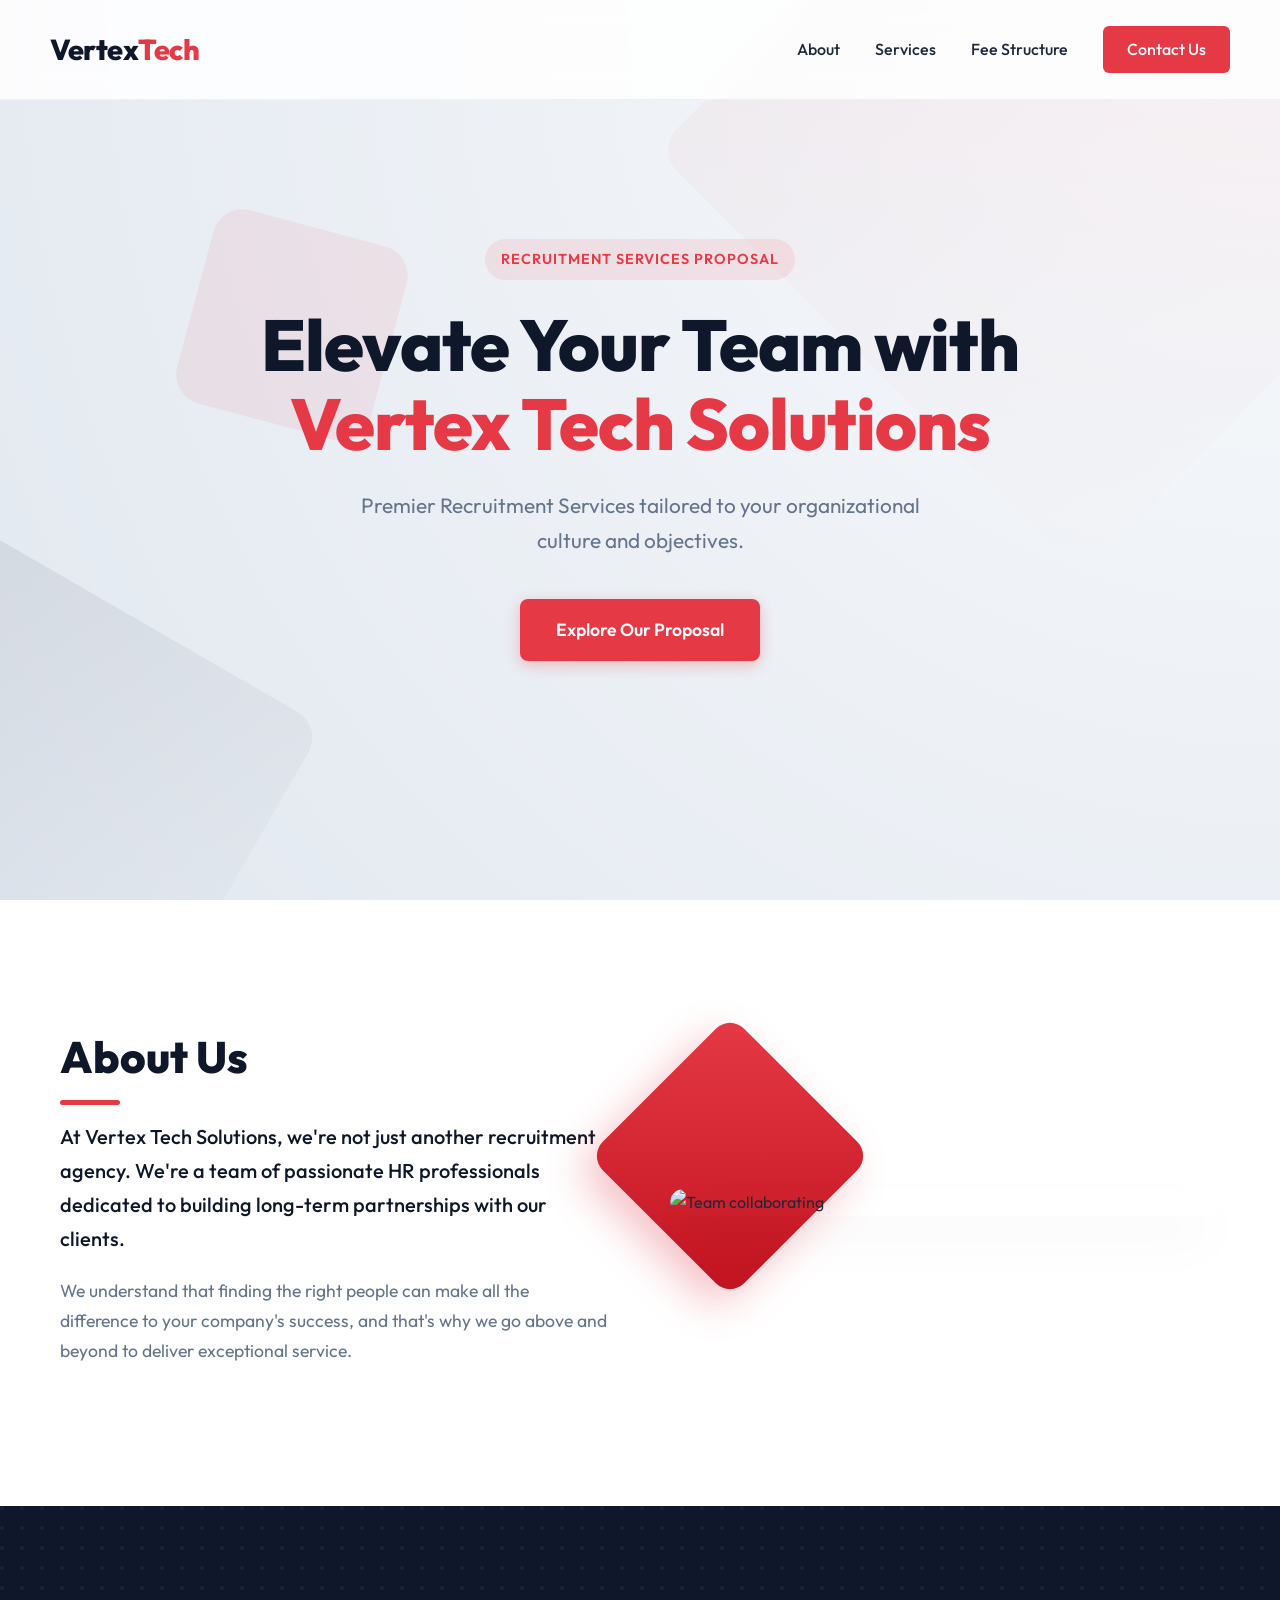
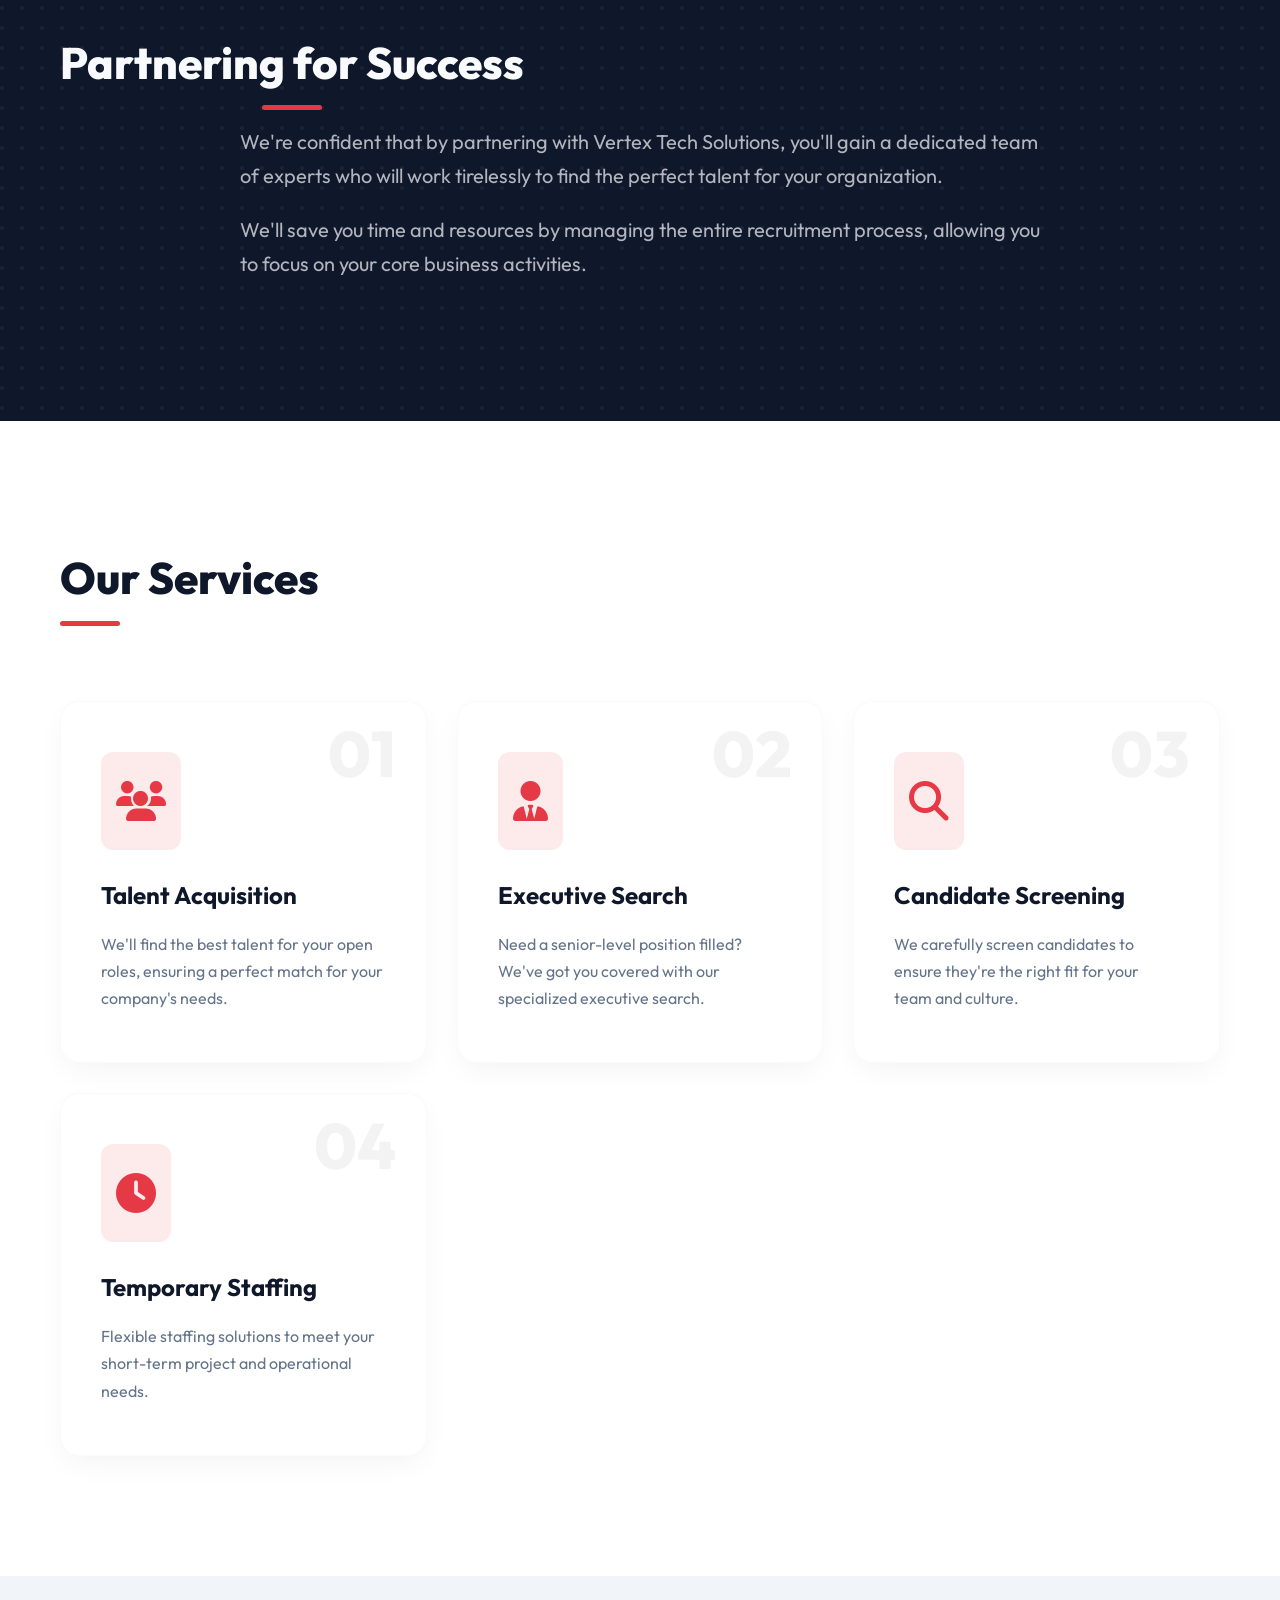
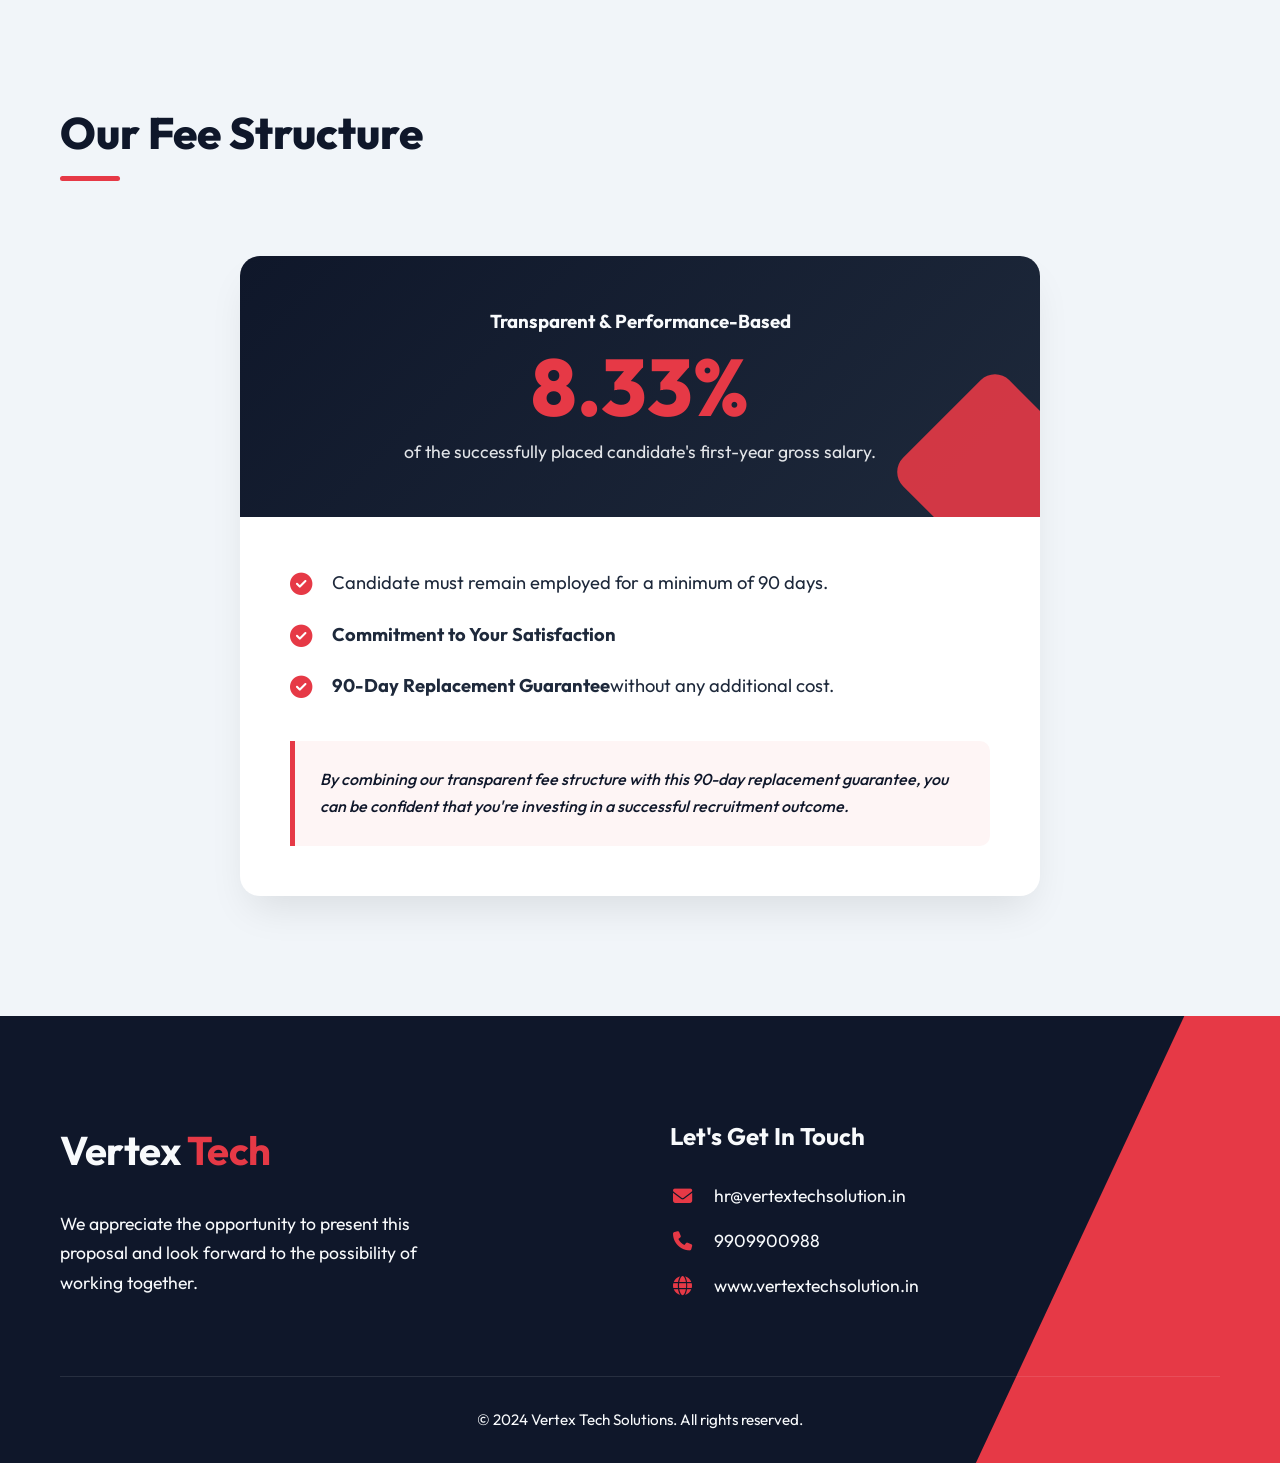
==== index.html @ eda4a533 "Initial commit" ====
<!DOCTYPE html>
<html lang="en">
<head>
    <meta charset="UTF-8">
    <meta name="viewport" content="width=device-width, initial-scale=1.0">
    <title>Vertex Tech Solutions | Recruitment Services</title>
    <meta name="description" content="Vertex Tech Solutions - Top-tier recruitment services, talent acquisition, and executive search.">
    <link rel="stylesheet" href="styles.css">
    <link href="https://fonts.googleapis.com/css2?family=Outfit:wght@300;400;600;800&display=swap" rel="stylesheet">
    <!-- FontAwesome for icons -->
    <link rel="stylesheet" href="https://cdnjs.cloudflare.com/ajax/libs/font-awesome/6.4.0/css/all.min.css">
</head>
<body>
    <nav class="navbar">
        <div class="logo">Vertex<span>Tech</span></div>
        <ul class="nav-links">
            <li><a href="#about">About</a></li>
            <li><a href="#services">Services</a></li>
            <li><a href="#pricing">Fee Structure</a></li>
            <li><a href="#contact" class="btn-primary-small">Contact Us</a></li>
        </ul>
        <div class="hamburger"><i class="fas fa-bars"></i></div>
    </nav>

    <header class="hero">
        <div class="hero-bg-shapes">
            <div class="shape shape-1"></div>
            <div class="shape shape-2"></div>
            <div class="shape shape-3"></div>
        </div>
        <div class="hero-content fade-in-up">
            <div class="badge">Recruitment Services Proposal</div>
            <h1>Elevate Your Team with <br><span class="text-accent">Vertex Tech Solutions</span></h1>
            <p>Premier Recruitment Services tailored to your organizational culture and objectives.</p>
            <a href="#about" class="btn-primary">Explore Our Proposal</a>
        </div>
    </header>

    <section id="about" class="about section">
        <div class="container">
            <div class="about-grid">
                <div class="about-text slide-in-left">
                    <h2 class="section-title">About Us</h2>
                    <p class="lead">At Vertex Tech Solutions, we're not just another recruitment agency. We're a team of passionate HR professionals dedicated to building long-term partnerships with our clients.</p>
                    <p>We understand that finding the right people can make all the difference to your company's success, and that's why we go above and beyond to deliver exceptional service.</p>
                </div>
                <div class="about-image slide-in-right">
                    <div class="image-wrapper">
                        <!-- Abstract shapes resembling the pdf image -->
                        <div class="abstract-shape red-triangle"></div>
                        <img src="https://images.unsplash.com/photo-1600880292203-757bb62b4baf?ixlib=rb-4.0.3&auto=format&fit=crop&w=800&q=80" alt="Team collaborating">
                    </div>
                </div>
            </div>
        </div>
    </section>

    <section id="success" class="success section bg-dark">
        <div class="container text-center fade-in-up">
            <h2 class="section-title text-light">Partnering for Success</h2>
            <p class="subtitle text-light-muted">We're confident that by partnering with Vertex Tech Solutions, you'll gain a dedicated team of experts who will work tirelessly to find the perfect talent for your organization.</p>
            <p class="subtitle text-light-muted">We'll save you time and resources by managing the entire recruitment process, allowing you to focus on your core business activities.</p>
        </div>
    </section>

    <section id="services" class="services section">
        <div class="container">
            <h2 class="section-title text-center">Our Services</h2>
            <div class="services-grid">
                <div class="service-card stagger-in">
                    <div class="service-number">01</div>
                    <div class="service-icon"><i class="fas fa-users"></i></div>
                    <h3>Talent Acquisition</h3>
                    <p>We'll find the best talent for your open roles, ensuring a perfect match for your company's needs.</p>
                </div>
                <div class="service-card stagger-in">
                    <div class="service-number">02</div>
                    <div class="service-icon"><i class="fas fa-user-tie"></i></div>
                    <h3>Executive Search</h3>
                    <p>Need a senior-level position filled? We've got you covered with our specialized executive search.</p>
                </div>
                <div class="service-card stagger-in">
                    <div class="service-number">03</div>
                    <div class="service-icon"><i class="fas fa-search"></i></div>
                    <h3>Candidate Screening</h3>
                    <p>We carefully screen candidates to ensure they're the right fit for your team and culture.</p>
                </div>
                <div class="service-card stagger-in">
                    <div class="service-number">04</div>
                    <div class="service-icon"><i class="fas fa-clock"></i></div>
                    <h3>Temporary Staffing</h3>
                    <p>Flexible staffing solutions to meet your short-term project and operational needs.</p>
                </div>
            </div>
        </div>
    </section>

    <section id="pricing" class="pricing section bg-light">
        <div class="container">
            <div class="pricing-content fade-in-up">
                <h2 class="section-title text-center">Our Fee Structure</h2>
                <div class="fee-card">
                    <div class="fee-header">
                        <h3>Transparent & Performance-Based</h3>
                        <div class="fee-rate">8.33%</div>
                        <p>of the successfully placed candidate's first-year gross salary.</p>
                    </div>
                    <div class="fee-body">
                        <ul>
                            <li><i class="fas fa-check-circle text-accent"></i> Candidate must remain employed for a minimum of 90 days.</li>
                            <li><i class="fas fa-check-circle text-accent"></i> <strong>Commitment to Your Satisfaction</strong></li>
                            <li><i class="fas fa-check-circle text-accent"></i> <strong>90-Day Replacement Guarantee</strong> without any additional cost.</li>
                        </ul>
                        <p class="guarantee-text">By combining our transparent fee structure with this 90-day replacement guarantee, you can be confident that you're investing in a successful recruitment outcome.</p>
                    </div>
                </div>
            </div>
        </div>
    </section>

    <footer id="contact" class="footer">
        <div class="container">
            <div class="footer-grid">
                <div class="footer-info">
                    <h2>Vertex <span>Tech</span></h2>
                    <p>We appreciate the opportunity to present this proposal and look forward to the possibility of working together.</p>
                </div>
                <div class="footer-contact">
                    <h3>Let's Get In Touch</h3>
                    <ul>
                        <li><i class="fas fa-envelope"></i> <a href="mailto:hr@vertextechsolution.in" class="text-light">hr@vertextechsolution.in</a></li>
                        <li><i class="fas fa-phone"></i> 9909900988</li>
                        <li><i class="fas fa-globe"></i> <a href="http://www.vertextechsolution.in" target="_blank" class="text-light">www.vertextechsolution.in</a></li>
                    </ul>
                </div>
            </div>
            <div class="footer-bottom">
                <p>&copy; 2024 Vertex Tech Solutions. All rights reserved.</p>
            </div>
        </div>
    </footer>

    <script src="script.js"></script>
</body>
</html>
---- styles.css ----
:root {
    --primary-color: #0f172a; /* Slate 900 */
    --secondary-color: #e63946; /* Premium Red */
    --secondary-hover: #dc2626; /* Red 600 */
    --text-dark: #1e293b; /* Slate 800 */
    --text-light: #f8fafc; /* Slate 50 */
    --text-muted: #64748b; /* Slate 500 */
    --bg-light: #f1f5f9; /* Slate 100 */
    --bg-white: #ffffff;
    --font-main: 'Outfit', sans-serif;
    --transition: all 0.4s cubic-bezier(0.4, 0, 0.2, 1);
}

* {
    margin: 0;
    padding: 0;
    box-sizing: border-box;
}

body {
    font-family: var(--font-main);
    color: var(--text-dark);
    background-color: var(--bg-white);
    line-height: 1.7;
    overflow-x: hidden;
}

html {
    scroll-behavior: smooth;
}

.container {
    max-width: 1200px;
    margin: 0 auto;
    padding: 0 20px;
}

.section {
    padding: 120px 0;
}

.section-title {
    font-size: 2.75rem;
    font-weight: 800;
    margin-bottom: 25px;
    position: relative;
    display: inline-block;
    color: var(--primary-color);
}

.section-title::after {
    content: '';
    position: absolute;
    bottom: -10px;
    left: 0;
    width: 60px;
    height: 5px;
    background-color: var(--secondary-color);
    border-radius: 5px;
}

.text-center .section-title::after {
    left: 50%;
    transform: translateX(-50%);
}

.text-accent { color: var(--secondary-color); }
.text-light { color: var(--text-light); }
.text-light-muted { color: rgba(248, 250, 252, 0.7); }
.bg-dark { background-color: var(--primary-color); }
.bg-light { background-color: var(--bg-light); }

/* Buttons */
.btn-primary {
    display: inline-block;
    padding: 16px 36px;
    background-color: var(--secondary-color);
    color: var(--text-light);
    text-decoration: none;
    font-weight: 600;
    font-size: 1.1rem;
    border-radius: 8px;
    transition: var(--transition);
    border: none;
    cursor: pointer;
    box-shadow: 0 4px 15px rgba(230, 57, 70, 0.3);
}

.btn-primary:hover {
    background-color: var(--secondary-hover);
    transform: translateY(-3px);
    box-shadow: 0 8px 25px rgba(230, 57, 70, 0.4);
}

.btn-primary-small {
    display: inline-block;
    padding: 10px 24px;
    background-color: var(--secondary-color);
    color: var(--text-light) !important;
    text-decoration: none;
    font-weight: 600;
    border-radius: 6px;
    transition: var(--transition);
}

.btn-primary-small:hover {
    background-color: var(--secondary-hover);
    transform: translateY(-2px);
    box-shadow: 0 4px 12px rgba(230, 57, 70, 0.3);
}

/* Navbar */
.navbar {
    position: fixed;
    top: 0;
    left: 0;
    width: 100%;
    padding: 25px 50px;
    display: flex;
    justify-content: space-between;
    align-items: center;
    background: rgba(255, 255, 255, 0.85);
    backdrop-filter: blur(12px);
    -webkit-backdrop-filter: blur(12px);
    z-index: 1000;
    border-bottom: 1px solid rgba(0,0,0,0.05);
    transition: var(--transition);
}

.navbar.scrolled {
    padding: 15px 50px;
    box-shadow: 0 5px 20px rgba(0,0,0,0.05);
    background: rgba(255, 255, 255, 0.95);
}

.logo {
    font-size: 1.8rem;
    font-weight: 800;
    color: var(--primary-color);
    letter-spacing: -0.5px;
}

.logo span {
    color: var(--secondary-color);
}

.nav-links {
    display: flex;
    list-style: none;
    align-items: center;
}

.nav-links li {
    margin-left: 35px;
}

.nav-links a {
    text-decoration: none;
    color: var(--text-dark);
    font-weight: 500;
    transition: var(--transition);
    position: relative;
}

.nav-links a:not(.btn-primary-small)::after {
    content: '';
    position: absolute;
    width: 0;
    height: 2px;
    bottom: -5px;
    left: 0;
    background-color: var(--secondary-color);
    transition: var(--transition);
}

.nav-links a:not(.btn-primary-small):hover::after {
    width: 100%;
}

.nav-links a:hover {
    color: var(--secondary-color);
}

.hamburger {
    display: none;
    font-size: 1.5rem;
    cursor: pointer;
    color: var(--primary-color);
}

/* Hero Section */
.hero {
    height: 100vh;
    min-height: 700px;
    display: flex;
    align-items: center;
    justify-content: center;
    position: relative;
    overflow: hidden;
    background: radial-gradient(circle at top right, #f8fafc, #e2e8f0);
}

.hero-bg-shapes {
    position: absolute;
    top: 0;
    left: 0;
    width: 100%;
    height: 100%;
    z-index: 0;
    pointer-events: none;
}

.shape {
    position: absolute;
    border-radius: 30px;
    opacity: 0.08;
}

.shape-1 {
    width: 600px;
    height: 600px;
    top: -150px;
    right: -100px;
    background: linear-gradient(135deg, var(--secondary-color), transparent);
    transform: rotate(45deg);
}

.shape-2 {
    width: 400px;
    height: 400px;
    bottom: -100px;
    left: -150px;
    background: linear-gradient(135deg, var(--primary-color), transparent);
    transform: rotate(30deg);
}

.shape-3 {
    width: 200px;
    height: 200px;
    top: 25%;
    left: 15%;
    background-color: var(--secondary-color);
    transform: rotate(15deg);
}

.hero-content {
    position: relative;
    z-index: 1;
    text-align: center;
    max-width: 900px;
    padding: 0 20px;
}

.badge {
    display: inline-block;
    padding: 8px 16px;
    background: rgba(230, 57, 70, 0.1);
    color: var(--secondary-color);
    border-radius: 30px;
    font-weight: 600;
    font-size: 0.9rem;
    margin-bottom: 25px;
    letter-spacing: 1px;
    text-transform: uppercase;
}

.hero-content h1 {
    font-size: 4.5rem;
    font-weight: 800;
    line-height: 1.1;
    margin-bottom: 25px;
    color: var(--primary-color);
    letter-spacing: -1px;
}

.hero-content p {
    font-size: 1.3rem;
    margin-bottom: 40px;
    color: var(--text-muted);
    max-width: 600px;
    margin-left: auto;
    margin-right: auto;
}

/* About Section */
.about-grid {
    display: grid;
    grid-template-columns: 1fr 1fr;
    gap: 60px;
    align-items: center;
}

.about-text .lead {
    font-size: 1.25rem;
    font-weight: 500;
    color: var(--primary-color);
    margin-bottom: 20px;
}

.about-text p {
    margin-bottom: 20px;
    color: var(--text-muted);
    font-size: 1.1rem;
}

.about-image {
    position: relative;
}

.image-wrapper {
    position: relative;
    z-index: 1;
    border-radius: 20px;
}

.image-wrapper img {
    width: 100%;
    border-radius: 20px;
    box-shadow: 0 25px 50px -12px rgba(0, 0, 0, 0.25);
    display: block;
}

.abstract-shape.red-triangle {
    position: absolute;
    bottom: -40px;
    left: -40px;
    width: 200px;
    height: 200px;
    background: linear-gradient(135deg, var(--secondary-color), #c1121f);
    z-index: -1;
    transform: rotate(45deg);
    border-radius: 20px;
    box-shadow: 0 20px 40px rgba(230, 57, 70, 0.3);
}

/* Success Section */
.success {
    position: relative;
    overflow: hidden;
}

.success::before {
    content: '';
    position: absolute;
    top: 0;
    left: 0;
    width: 100%;
    height: 100%;
    background: url('data:image/svg+xml;utf8,<svg width="20" height="20" viewBox="0 0 20 20" xmlns="http://www.w3.org/2000/svg"><circle cx="2" cy="2" r="2" fill="rgba(255,255,255,0.05)"/></svg>');
}

.success .subtitle {
    font-size: 1.25rem;
    max-width: 800px;
    margin: 0 auto 20px auto;
    position: relative;
    z-index: 1;
}

.success .section-title {
    color: var(--text-light);
}

/* Services Section */
.services-grid {
    display: grid;
    grid-template-columns: repeat(auto-fit, minmax(280px, 1fr));
    gap: 30px;
    margin-top: 60px;
}

.service-card {
    background: var(--bg-white);
    padding: 50px 40px;
    border-radius: 20px;
    box-shadow: 0 10px 30px -5px rgba(0,0,0,0.05);
    transition: var(--transition);
    position: relative;
    overflow: hidden;
    z-index: 1;
    border: 1px solid rgba(0,0,0,0.02);
}

.service-card::before {
    content: '';
    position: absolute;
    top: 0;
    left: 0;
    width: 100%;
    height: 0;
    background: linear-gradient(135deg, var(--secondary-color), #c1121f);
    z-index: -1;
    transition: all 0.5s cubic-bezier(0.4, 0, 0.2, 1);
}

.service-card:hover {
    transform: translateY(-10px);
    box-shadow: 0 20px 40px -5px rgba(230, 57, 70, 0.3);
    border-color: transparent;
}

.service-card:hover::before {
    height: 100%;
}

.service-card:hover h3, .service-card:hover p, .service-card:hover .service-icon {
    color: var(--text-light);
}

.service-number {
    position: absolute;
    top: 20px;
    right: 30px;
    font-size: 4rem;
    font-weight: 800;
    color: rgba(15, 23, 42, 0.05);
    transition: var(--transition);
    line-height: 1;
}

.service-card:hover .service-number {
    color: rgba(255,255,255,0.1);
}

.service-icon {
    font-size: 2.5rem;
    color: var(--secondary-color);
    margin-bottom: 25px;
    transition: var(--transition);
    display: inline-block;
    padding: 15px;
    background: rgba(230, 57, 70, 0.1);
    border-radius: 12px;
}

.service-card:hover .service-icon {
    background: rgba(255, 255, 255, 0.2);
}

.service-card h3 {
    font-size: 1.5rem;
    margin-bottom: 15px;
    transition: var(--transition);
    color: var(--primary-color);
}

.service-card p {
    color: var(--text-muted);
    transition: var(--transition);
}

/* Pricing Section */
.fee-card {
    max-width: 800px;
    margin: 60px auto 0;
    background: var(--bg-white);
    border-radius: 20px;
    box-shadow: 0 20px 40px -10px rgba(0,0,0,0.1);
    overflow: hidden;
    position: relative;
}

.fee-header {
    background: linear-gradient(135deg, var(--primary-color), #1e293b);
    color: var(--text-light);
    padding: 50px;
    text-align: center;
    position: relative;
    overflow: hidden;
}

.fee-header::after {
    content: '';
    position: absolute;
    bottom: -30px;
    right: -30px;
    width: 150px;
    height: 150px;
    background: var(--secondary-color);
    transform: rotate(45deg);
    opacity: 0.9;
    border-radius: 20px;
}

.fee-rate {
    font-size: 5rem;
    font-weight: 800;
    color: var(--secondary-color);
    margin: 10px 0;
    line-height: 1;
    position: relative;
    z-index: 1;
}

.fee-header p {
    font-size: 1.1rem;
    opacity: 0.9;
    position: relative;
    z-index: 1;
}

.fee-body {
    padding: 50px;
}

.fee-body ul {
    list-style: none;
    margin-bottom: 40px;
}

.fee-body ul li {
    margin-bottom: 20px;
    font-size: 1.15rem;
    display: flex;
    align-items: flex-start;
    color: var(--text-dark);
}

.fee-body ul li i {
    margin-top: 6px;
    margin-right: 20px;
    font-size: 1.4rem;
}

.guarantee-text {
    padding: 25px;
    background-color: rgba(230, 57, 70, 0.05);
    border-left: 5px solid var(--secondary-color);
    font-style: italic;
    color: var(--primary-color);
    font-weight: 500;
    border-radius: 0 10px 10px 0;
}

/* Footer */
.footer {
    background-color: var(--primary-color);
    color: var(--text-light);
    padding: 100px 0 30px;
    position: relative;
    overflow: hidden;
}

.footer::before {
    content: '';
    position: absolute;
    top: 0;
    right: 0;
    width: 350px;
    height: 100%;
    background: var(--secondary-color);
    transform: skewX(-25deg) translateX(150px);
}

.footer-grid {
    display: grid;
    grid-template-columns: 1fr 1fr;
    gap: 60px;
    margin-bottom: 60px;
    position: relative;
    z-index: 1;
}

.footer-info h2 {
    font-size: 2.5rem;
    margin-bottom: 25px;
    letter-spacing: -0.5px;
}

.footer-info h2 span {
    color: var(--secondary-color);
}

.footer-info p {
    color: var(--text-light-muted);
    font-size: 1.1rem;
    max-width: 400px;
}

.footer-contact h3 {
    margin-bottom: 25px;
    font-size: 1.5rem;
}

.footer-contact ul {
    list-style: none;
}

.footer-contact ul li {
    margin-bottom: 15px;
    font-size: 1.1rem;
    display: flex;
    align-items: center;
}

.footer-contact ul li a {
    text-decoration: none;
    transition: var(--transition);
}

.footer-contact ul li a:hover {
    color: var(--secondary-color);
}

.footer-contact ul li i {
    margin-right: 20px;
    color: var(--secondary-color);
    width: 24px;
    text-align: center;
    font-size: 1.2rem;
}

.footer-bottom {
    text-align: center;
    padding-top: 30px;
    border-top: 1px solid rgba(255,255,255,0.1);
    position: relative;
    z-index: 1;
    font-size: 0.95rem;
    color: var(--text-light-muted);
}

/* Animations */
.fade-in-up, .slide-in-left, .slide-in-right, .stagger-in {
    opacity: 0;
    transition: all 0.8s cubic-bezier(0.5, 0, 0, 1);
}

.fade-in-up {
    transform: translateY(60px);
}

.slide-in-left {
    transform: translateX(-60px);
}

.slide-in-right {
    transform: translateX(60px);
}

.stagger-in {
    transform: translateY(40px);
}

.in-view {
    opacity: 1 !important;
    transform: translate(0) !important;
}

/* Responsive */
@media (max-width: 992px) {
    .hero-content h1 {
        font-size: 3.5rem;
    }
    .about-grid, .footer-grid {
        grid-template-columns: 1fr;
    }
    .footer::before {
        display: none;
    }
    .about-image {
        margin-top: 40px;
    }
}

@media (max-width: 768px) {
    .nav-links {
        display: none;
        position: absolute;
        top: 100%;
        left: 0;
        width: 100%;
        background: var(--bg-white);
        flex-direction: column;
        padding: 20px 0;
        box-shadow: 0 10px 20px rgba(0,0,0,0.1);
    }
    
    .nav-links.active {
        display: flex;
    }
    
    .nav-links li {
        margin: 15px 0;
    }

    .hamburger {
        display: block;
    }
    .hero-content h1 {
        font-size: 2.8rem;
    }
    .section {
        padding: 80px 0;
    }
    .section-title {
        font-size: 2.2rem;
    }
    .fee-rate {
        font-size: 4rem;
    }
}
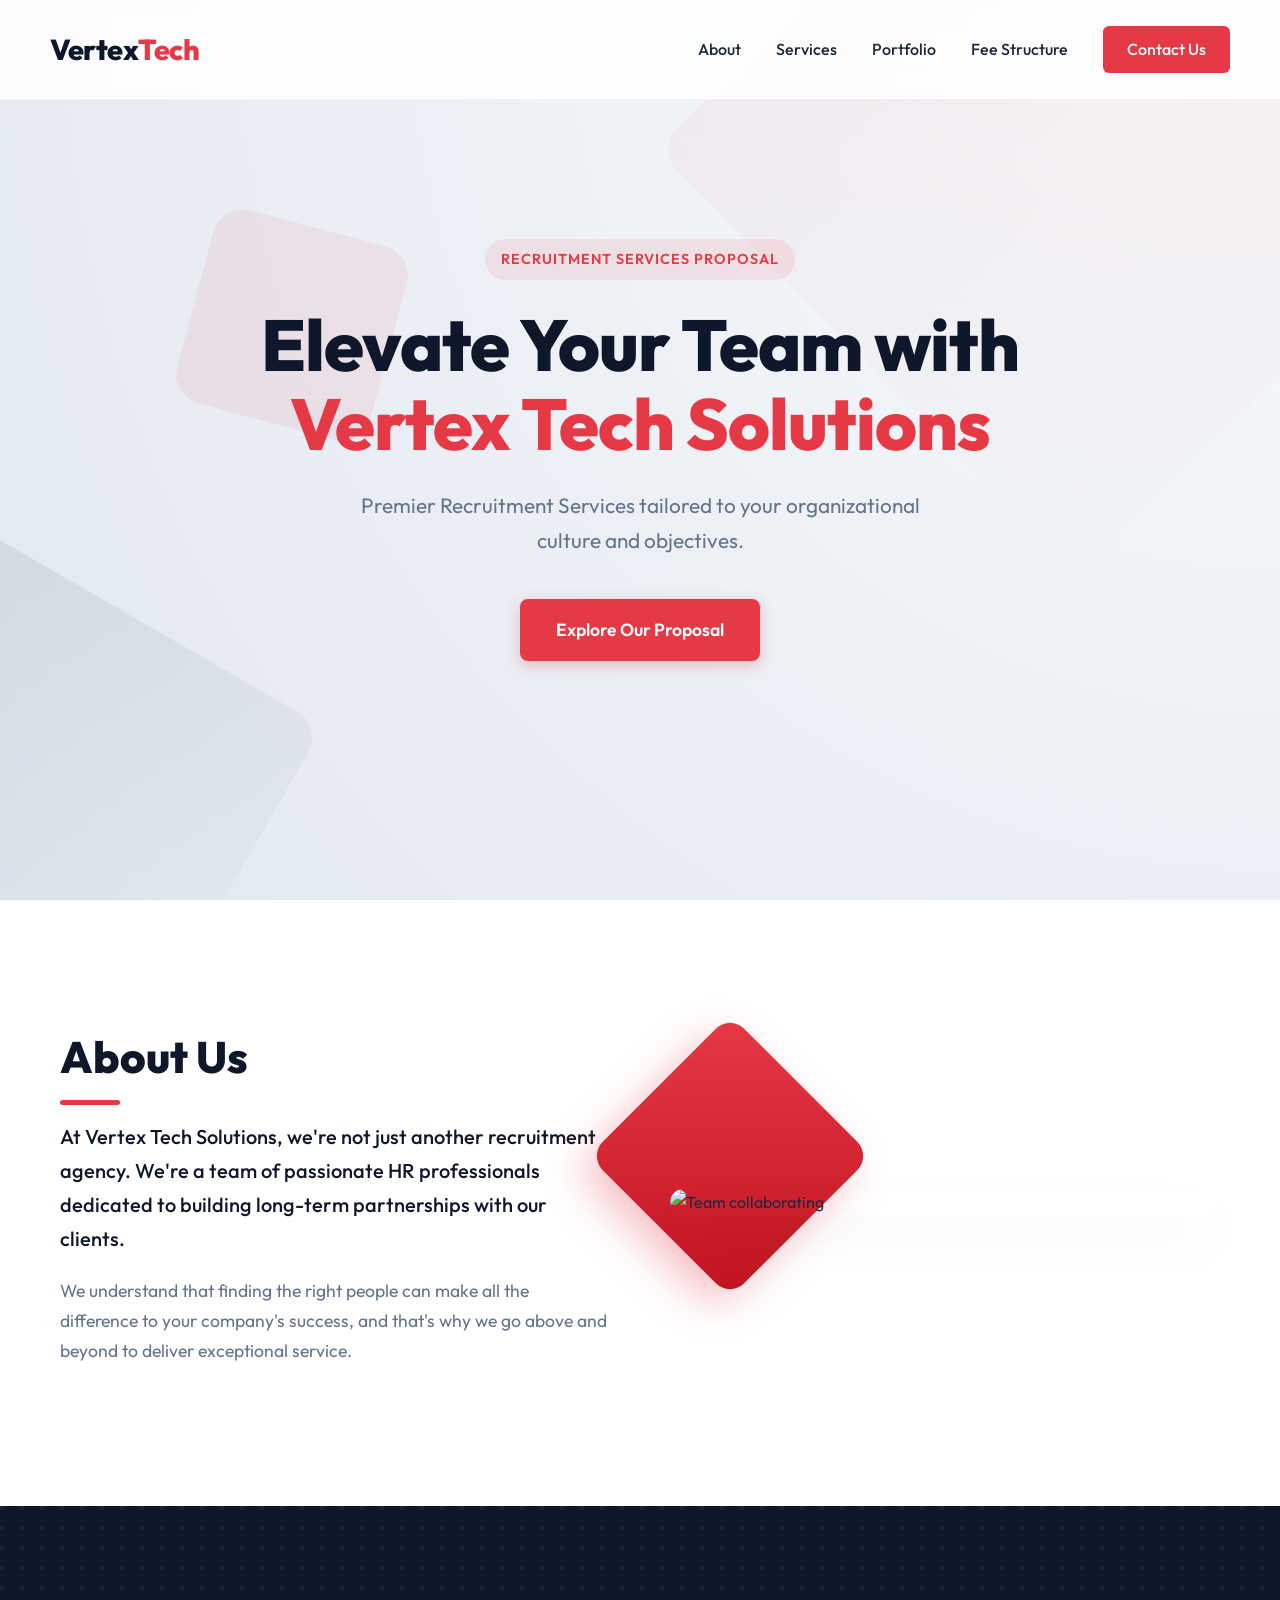
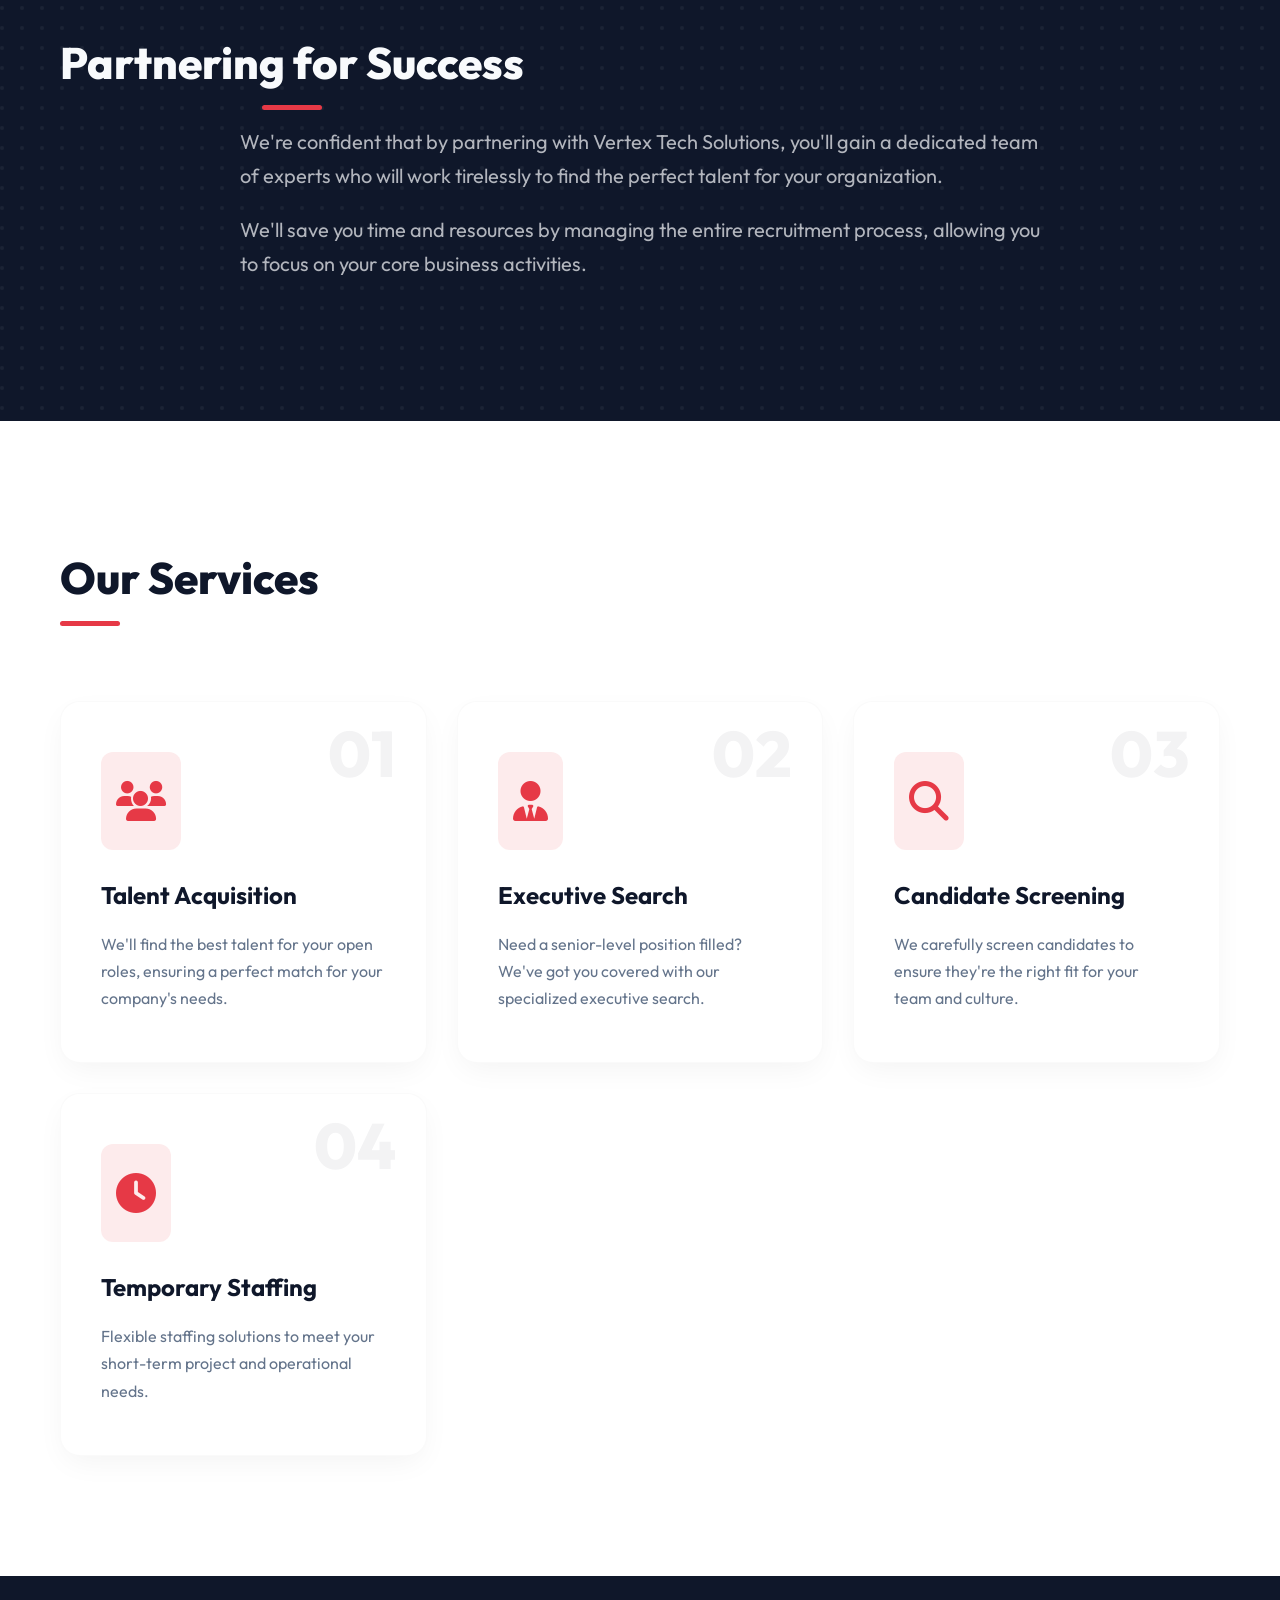
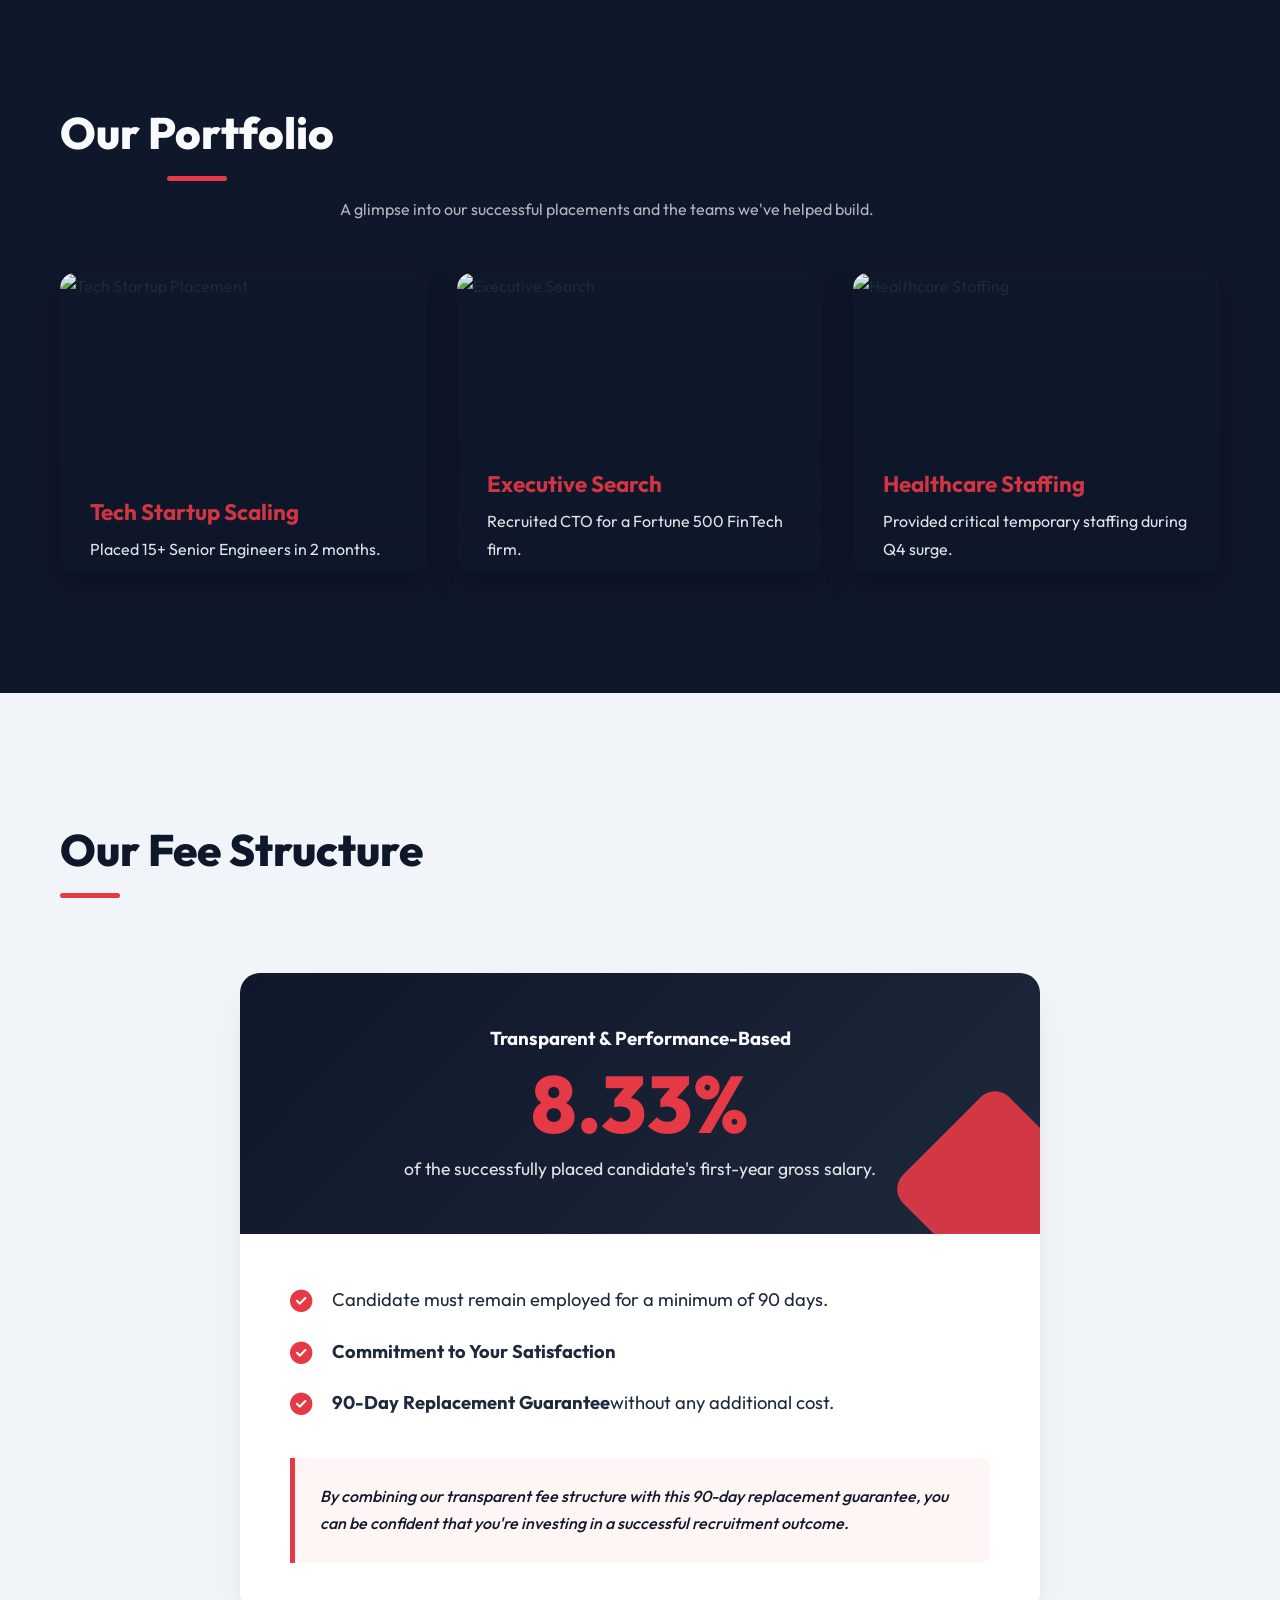
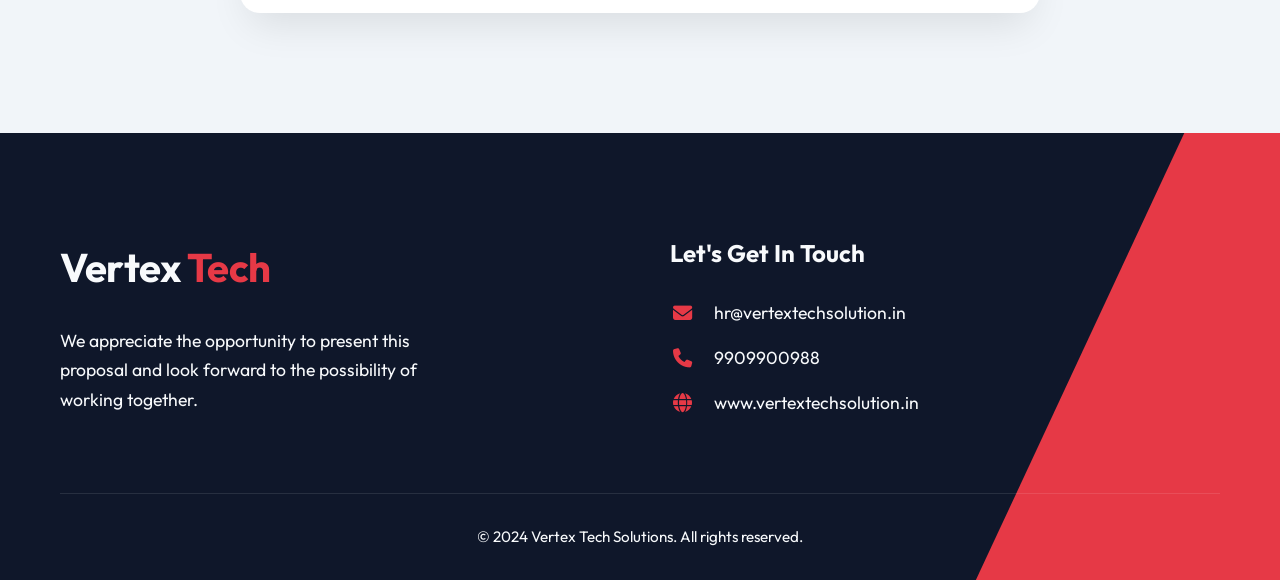
==== commit d41ef1d3: "Added Portfolio section" ====
--- a/index.html
+++ b/index.html
@@ -16,6 +16,7 @@
         <ul class="nav-links">
             <li><a href="#about">About</a></li>
             <li><a href="#services">Services</a></li>
+            <li><a href="#portfolio">Portfolio</a></li>
             <li><a href="#pricing">Fee Structure</a></li>
             <li><a href="#contact" class="btn-primary-small">Contact Us</a></li>
         </ul>
@@ -95,6 +96,42 @@
         </div>
     </section>
 
+    <section id="portfolio" class="portfolio section bg-dark">
+        <div class="container">
+            <div class="text-center fade-in-up">
+                <h2 class="section-title text-light">Our Portfolio</h2>
+                <p class="subtitle text-light-muted" style="max-width: 600px; margin: 0 auto 50px;">A glimpse into our successful placements and the teams we've helped build.</p>
+            </div>
+            
+            <div class="portfolio-grid">
+                <!-- Portfolio Item 1 -->
+                <div class="portfolio-item stagger-in">
+                    <img src="https://images.unsplash.com/photo-1522071820081-009f0129c71c?ixlib=rb-4.0.3&auto=format&fit=crop&w=800&q=80" alt="Tech Startup Placement">
+                    <div class="portfolio-overlay">
+                        <h3>Tech Startup Scaling</h3>
+                        <p>Placed 15+ Senior Engineers in 2 months.</p>
+                    </div>
+                </div>
+                <!-- Portfolio Item 2 -->
+                <div class="portfolio-item stagger-in">
+                    <img src="https://images.unsplash.com/photo-1556761175-5973dc0f32e7?ixlib=rb-4.0.3&auto=format&fit=crop&w=800&q=80" alt="Executive Search">
+                    <div class="portfolio-overlay">
+                        <h3>Executive Search</h3>
+                        <p>Recruited CTO for a Fortune 500 FinTech firm.</p>
+                    </div>
+                </div>
+                <!-- Portfolio Item 3 -->
+                <div class="portfolio-item stagger-in">
+                    <img src="https://images.unsplash.com/photo-1573164713988-8665fc963095?ixlib=rb-4.0.3&auto=format&fit=crop&w=800&q=80" alt="Healthcare Staffing">
+                    <div class="portfolio-overlay">
+                        <h3>Healthcare Staffing</h3>
+                        <p>Provided critical temporary staffing during Q4 surge.</p>
+                    </div>
+                </div>
+            </div>
+        </div>
+    </section>
+
     <section id="pricing" class="pricing section bg-light">
         <div class="container">
             <div class="pricing-content fade-in-up">
--- a/styles.css
+++ b/styles.css
@@ -449,6 +449,62 @@
     transition: var(--transition);
 }
 
+/* Portfolio Section */
+.portfolio-grid {
+    display: grid;
+    grid-template-columns: repeat(auto-fit, minmax(300px, 1fr));
+    gap: 30px;
+}
+
+.portfolio-item {
+    position: relative;
+    border-radius: 15px;
+    overflow: hidden;
+    height: 300px;
+    box-shadow: 0 10px 30px rgba(0,0,0,0.3);
+    cursor: pointer;
+}
+
+.portfolio-item img {
+    width: 100%;
+    height: 100%;
+    object-fit: cover;
+    transition: transform 0.6s cubic-bezier(0.4, 0, 0.2, 1);
+}
+
+.portfolio-item:hover img {
+    transform: scale(1.1);
+}
+
+.portfolio-overlay {
+    position: absolute;
+    bottom: 0;
+    left: 0;
+    width: 100%;
+    padding: 30px;
+    background: linear-gradient(to top, rgba(15, 23, 42, 0.95), transparent);
+    color: var(--text-light);
+    transform: translateY(20px);
+    opacity: 0.9;
+    transition: var(--transition);
+}
+
+.portfolio-item:hover .portfolio-overlay {
+    transform: translateY(0);
+    opacity: 1;
+}
+
+.portfolio-overlay h3 {
+    font-size: 1.4rem;
+    margin-bottom: 5px;
+    color: var(--secondary-color);
+}
+
+.portfolio-overlay p {
+    font-size: 1rem;
+    color: var(--text-light-muted);
+}
+
 /* Pricing Section */
 .fee-card {
     max-width: 800px;
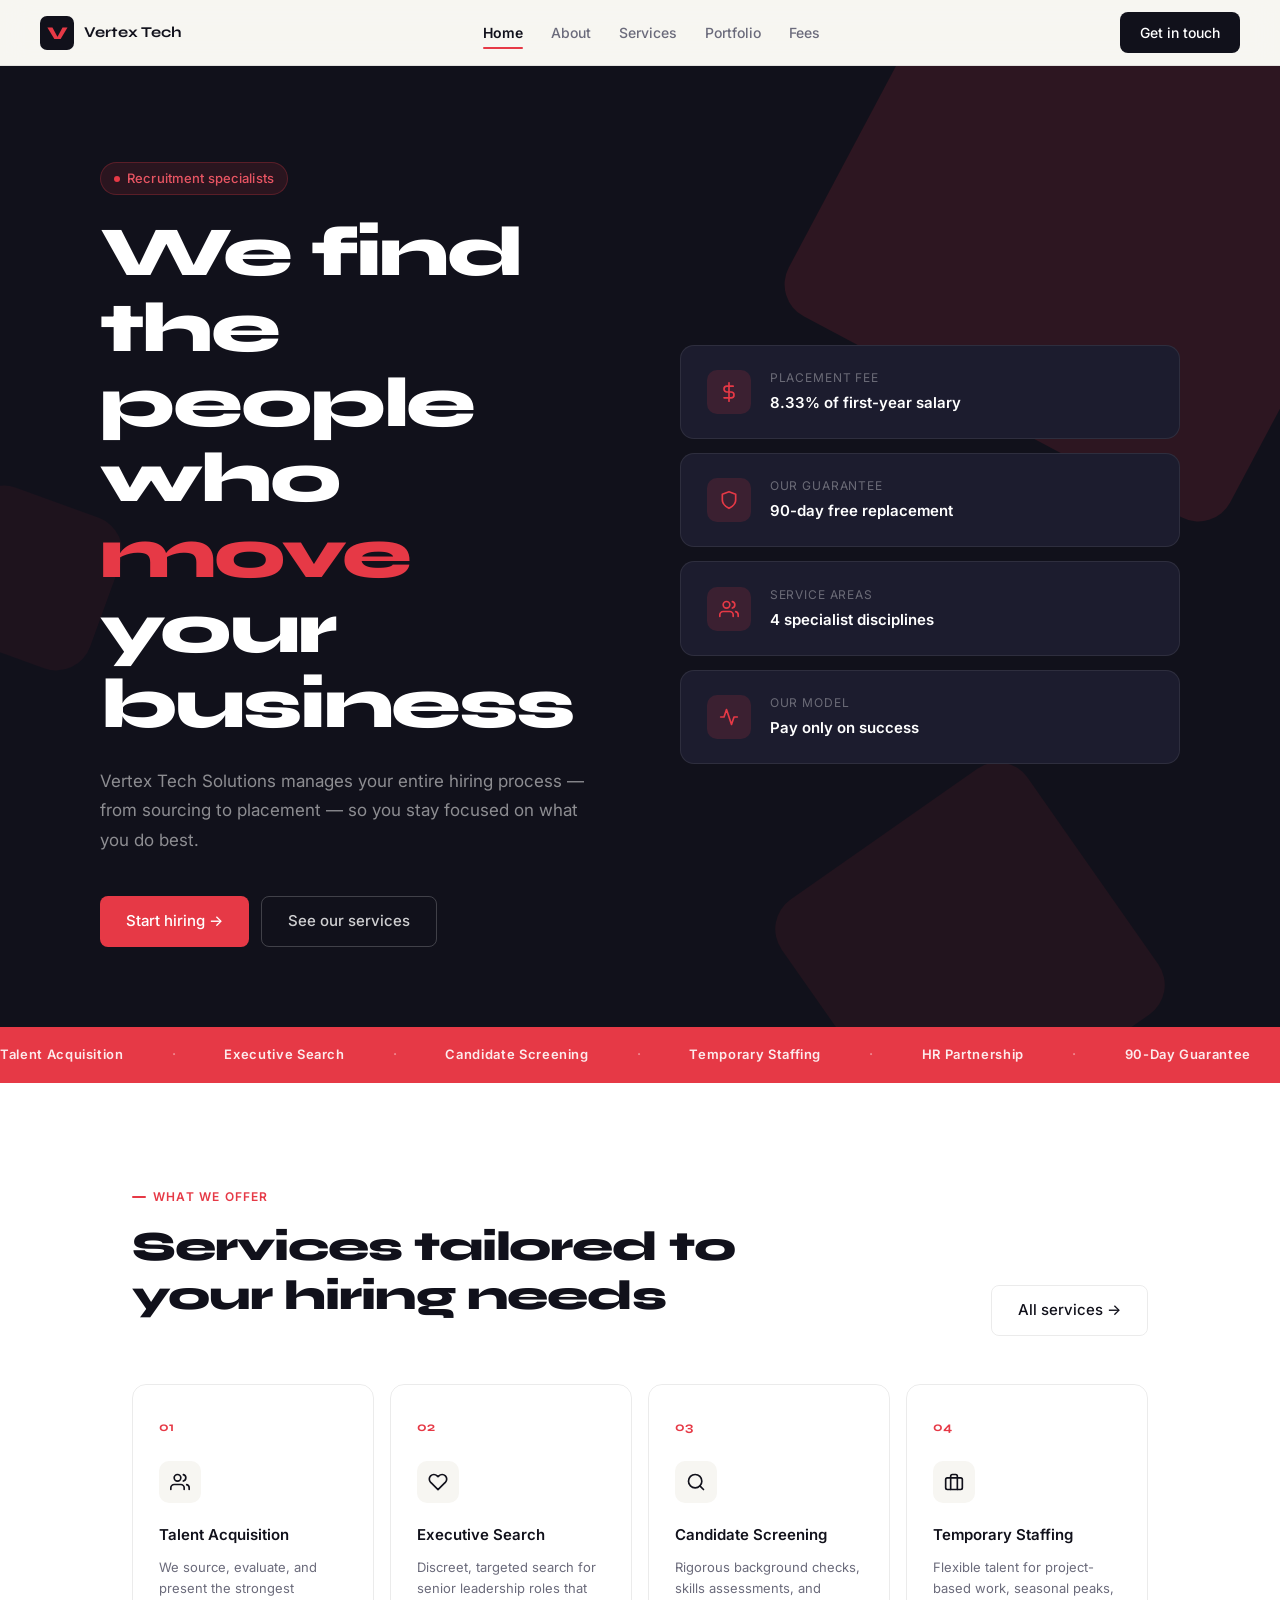
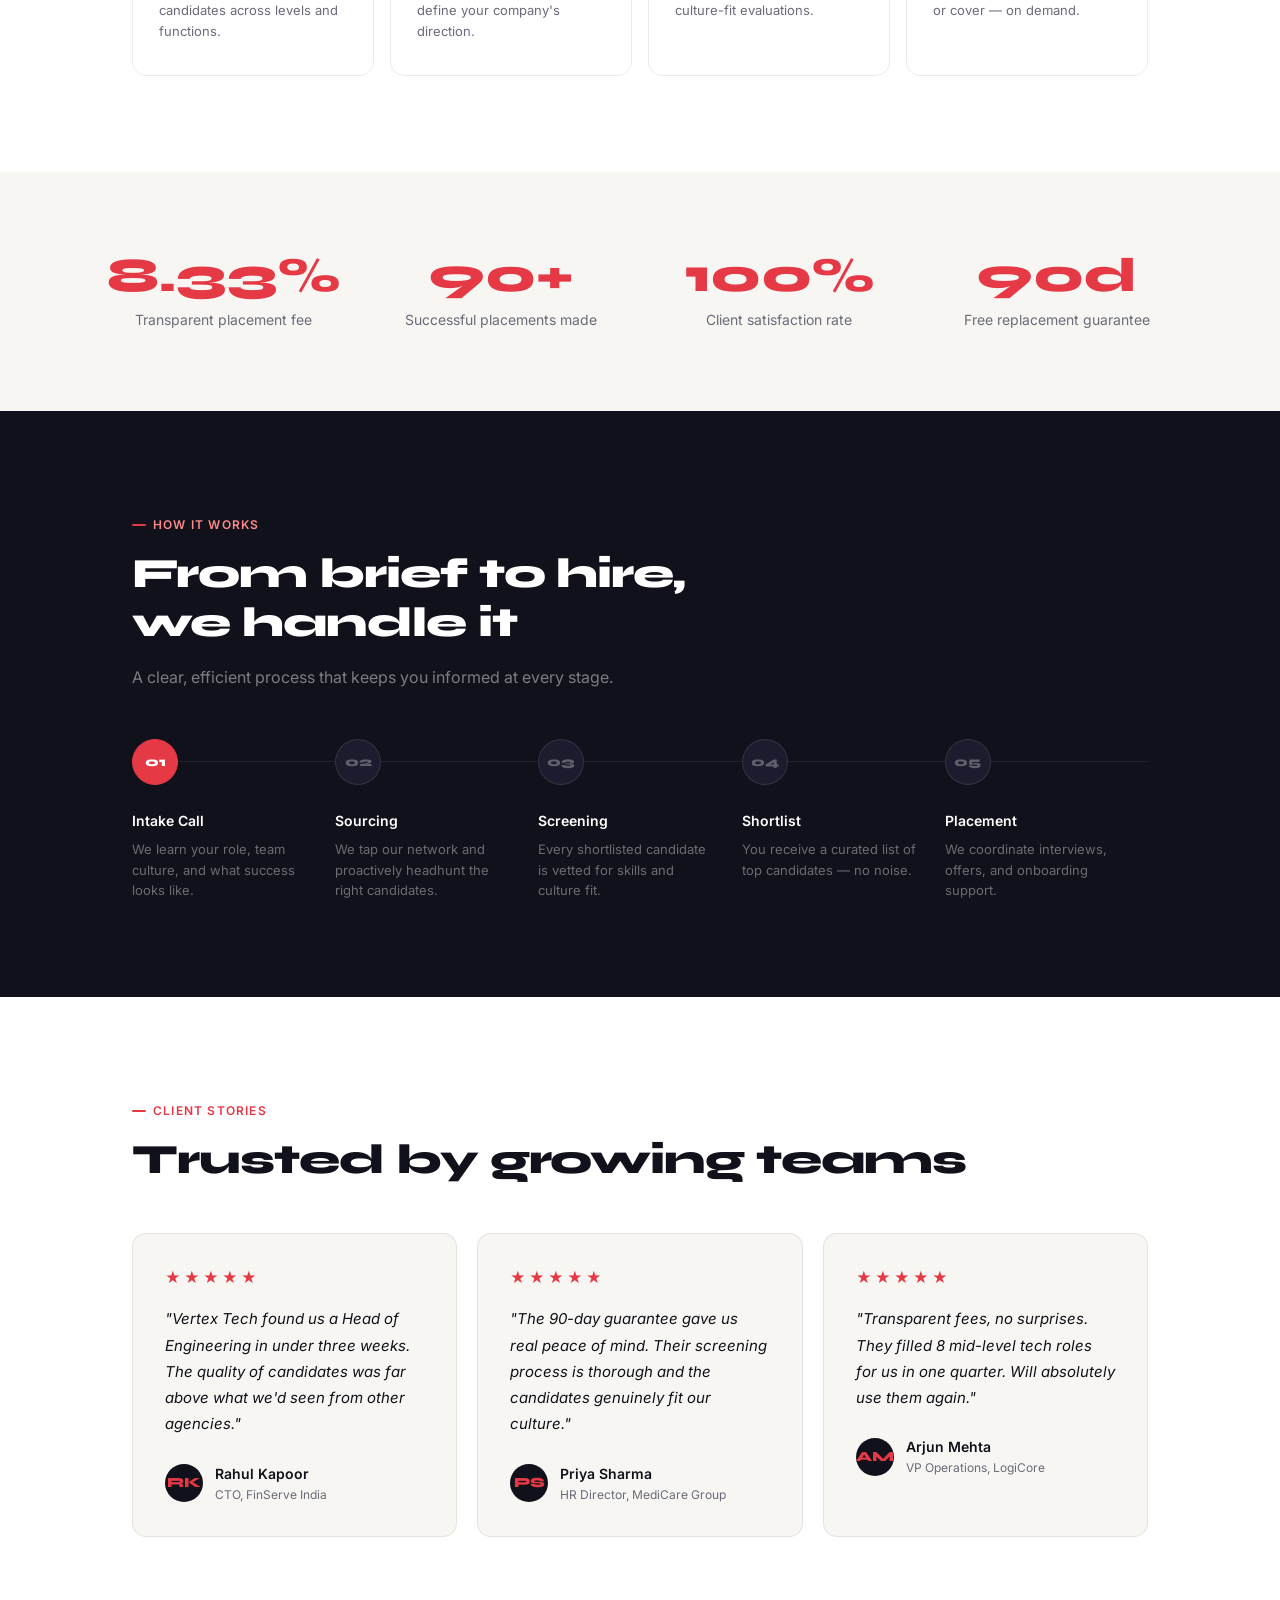
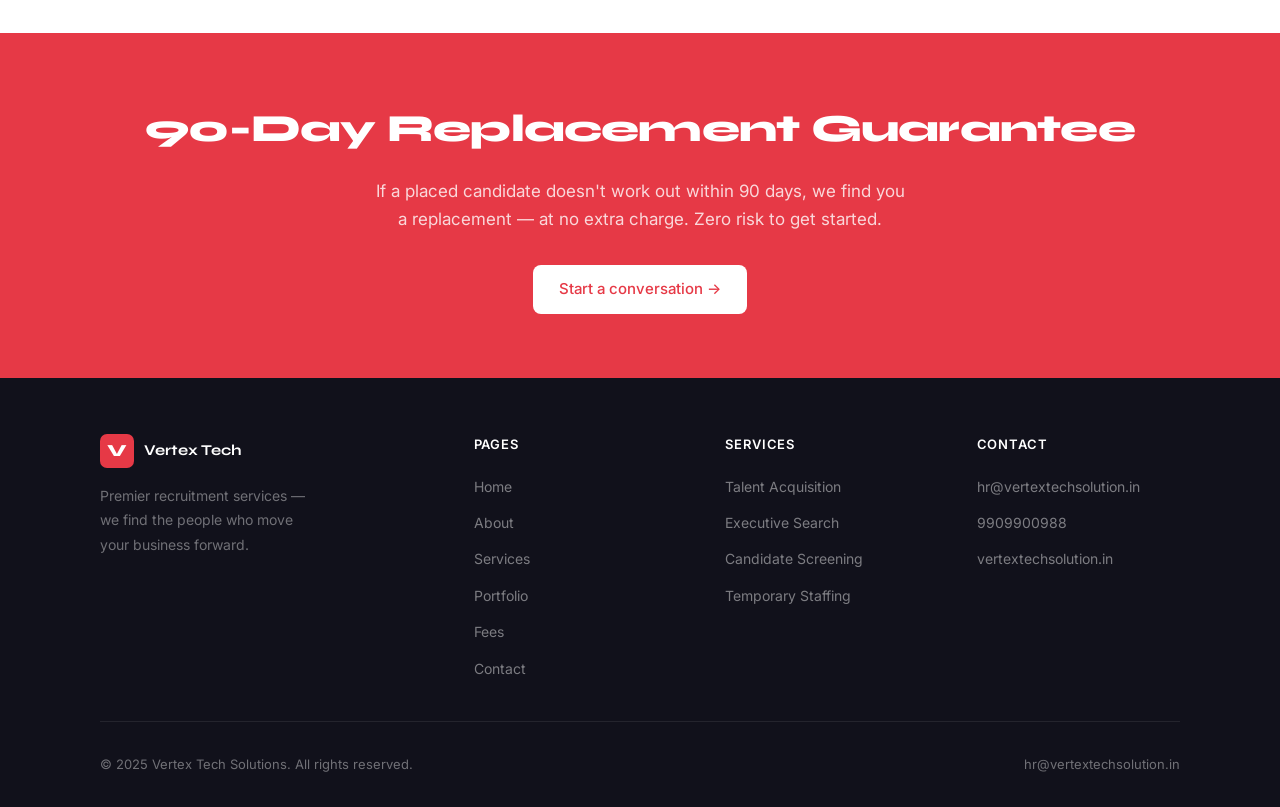
==== commit 59eb85ad: "Rebuild as multi-page dynamic portfolio site - 6 pages (Home, About, Services, Portfolio, Fees, Cont" ====
--- a/index.html
+++ b/index.html
@@ -1,182 +1,476 @@
 <!DOCTYPE html>
 <html lang="en">
 <head>
-    <meta charset="UTF-8">
-    <meta name="viewport" content="width=device-width, initial-scale=1.0">
-    <title>Vertex Tech Solutions | Recruitment Services</title>
-    <meta name="description" content="Vertex Tech Solutions - Top-tier recruitment services, talent acquisition, and executive search.">
-    <link rel="stylesheet" href="styles.css">
-    <link href="https://fonts.googleapis.com/css2?family=Outfit:wght@300;400;600;800&display=swap" rel="stylesheet">
-    <!-- FontAwesome for icons -->
-    <link rel="stylesheet" href="https://cdnjs.cloudflare.com/ajax/libs/font-awesome/6.4.0/css/all.min.css">
+<meta charset="UTF-8" />
+<meta name="viewport" content="width=device-width, initial-scale=1.0" />
+<title>Vertex Tech Solutions — Recruitment Experts</title>
+<meta name="description" content="Vertex Tech Solutions finds the people who move your business. Premier recruitment services with transparent fees and a 90-day guarantee." />
+<link rel="stylesheet" href="shared.css" />
+<style>
+/* ── HOME-SPECIFIC ── */
+.hero {
+  min-height: 93vh;
+  background: var(--dark);
+  display: flex; align-items: center;
+  padding: 6rem 2.5rem 5rem;
+  position: relative; overflow: hidden;
+}
+.hero-shape { position: absolute; border-radius: 36px; background: var(--red); }
+.hero-shape-1 { width: 500px; height: 500px; top: -120px; right: -80px; opacity: 0.13; transform: rotate(28deg); }
+.hero-shape-2 { width: 300px; height: 300px; bottom: -80px; right: 160px; opacity: 0.08; transform: rotate(55deg); }
+.hero-shape-3 { width: 160px; height: 160px; top: 45%; left: -50px; opacity: 0.06; transform: rotate(20deg); }
+
+.hero-inner { max-width: 1080px; margin: 0 auto; position: relative; z-index: 1; display: grid; grid-template-columns: 1fr 1fr; gap: 5rem; align-items: center; }
+
+.hero-text {}
+.hero-text h1 {
+  font-family: var(--font-display); font-weight: 800;
+  font-size: clamp(2.8rem, 5.5vw, 4.4rem);
+  color: white; line-height: 1.07; letter-spacing: -0.03em;
+  margin: 1.25rem 0 1.5rem;
+}
+.hero-text h1 em { color: var(--red); font-style: normal; }
+.hero-sub { font-size: 17px; color: rgba(255,255,255,0.52); line-height: 1.75; margin-bottom: 2.5rem; }
+.hero-actions { display: flex; gap: 12px; flex-wrap: wrap; }
+
+.hero-cards { display: flex; flex-direction: column; gap: 14px; }
+.hero-card {
+  background: var(--dark-2);
+  border: 1px solid var(--border-dark);
+  border-radius: var(--radius);
+  padding: 1.4rem 1.6rem;
+  display: flex; align-items: center; gap: 1.2rem;
+  transition: var(--transition);
+}
+.hero-card:hover { background: var(--dark-3); transform: translateX(5px); }
+.hero-card-icon {
+  width: 44px; height: 44px; background: rgba(230,57,70,0.15);
+  border-radius: 10px; display: flex; align-items: center; justify-content: center;
+  flex-shrink: 0;
+}
+.hero-card-icon svg { width: 20px; height: 20px; stroke: var(--red); fill: none; stroke-width: 2; stroke-linecap: round; stroke-linejoin: round; }
+.hero-card-label { font-size: 12px; color: rgba(255,255,255,0.35); text-transform: uppercase; letter-spacing: 0.07em; margin-bottom: 3px; }
+.hero-card-value { font-size: 15px; font-weight: 600; color: white; }
+
+/* ─── MARQUEE ─── */
+.marquee-section { background: var(--red); padding: 1.1rem 0; overflow: hidden; }
+.marquee-track {
+  display: flex; gap: 3rem; white-space: nowrap;
+  animation: marquee 22s linear infinite;
+}
+.marquee-track span { font-size: 13px; font-weight: 600; color: white; letter-spacing: 0.05em; opacity: 0.9; }
+.marquee-track .dot { opacity: 0.4; }
+@keyframes marquee { from { transform: translateX(0); } to { transform: translateX(-50%); } }
+
+/* ─── SERVICES TEASER ─── */
+.services-teaser { background: var(--white); }
+.services-teaser-grid { display: grid; grid-template-columns: repeat(4, 1fr); gap: 16px; margin-top: 3rem; }
+.service-tile {
+  border: 1.5px solid var(--border);
+  border-radius: var(--radius);
+  padding: 2rem 1.6rem;
+  transition: var(--transition);
+  position: relative; overflow: hidden; cursor: pointer;
+}
+.service-tile::before {
+  content: ''; position: absolute; inset: 0;
+  background: var(--dark); transform: translateY(100%);
+  transition: transform 0.38s cubic-bezier(0.4,0,0.2,1);
+  border-radius: var(--radius);
+}
+.service-tile:hover { border-color: var(--dark); }
+.service-tile:hover::before { transform: translateY(0); }
+.service-tile:hover .st-num, .service-tile:hover h3, .service-tile:hover p { color: rgba(255,255,255,0.85); position: relative; z-index: 1; }
+.service-tile:hover .st-icon-box { background: rgba(230,57,70,0.2); }
+.service-tile:hover .st-icon-box svg { stroke: var(--red); }
+.st-num { font-family: var(--font-display); font-size: 13px; color: var(--red); font-weight: 700; margin-bottom: 1.4rem; position: relative; z-index: 1; transition: color 0.3s; }
+.st-icon-box {
+  width: 42px; height: 42px; background: var(--off-white);
+  border-radius: 10px; display: flex; align-items: center; justify-content: center;
+  margin-bottom: 1.25rem; transition: var(--transition); position: relative; z-index: 1;
+}
+.st-icon-box svg { width: 20px; height: 20px; stroke: var(--dark); fill: none; stroke-width: 2; stroke-linecap: round; stroke-linejoin: round; }
+.service-tile h3 { font-size: 15px; font-weight: 600; margin-bottom: 0.6rem; position: relative; z-index: 1; transition: color 0.3s; }
+.service-tile p { font-size: 13px; color: var(--muted); line-height: 1.65; position: relative; z-index: 1; transition: color 0.3s; }
+
+/* ─── STATS BAND ─── */
+.stats-band { background: var(--off-white); padding: 5rem 2rem; }
+.stats-band-inner { max-width: 1080px; margin: 0 auto; display: grid; grid-template-columns: repeat(4,1fr); gap: 2rem; }
+.stat-block { text-align: center; }
+.stat-block .num {
+  font-family: var(--font-display); font-weight: 800;
+  font-size: 3rem; color: var(--dark); line-height: 1;
+}
+.stat-block .num span { color: var(--red); }
+.stat-block .lbl { font-size: 14px; color: var(--muted); margin-top: 8px; }
+
+/* ─── PROCESS TEASER ─── */
+.process-teaser { background: var(--dark); }
+.process-teaser .section-heading { color: white; }
+.process-teaser .section-sub { color: rgba(255,255,255,0.45); }
+.process-steps { display: grid; grid-template-columns: repeat(5,1fr); gap: 0; margin-top: 3rem; position: relative; }
+.process-steps::before { content: ''; position: absolute; top: 22px; left: 0; right: 0; height: 1px; background: rgba(255,255,255,0.07); }
+.step { padding-right: 1.5rem; }
+.step-dot {
+  width: 46px; height: 46px; border-radius: 50%;
+  border: 1px solid rgba(255,255,255,0.1);
+  display: flex; align-items: center; justify-content: center;
+  font-family: var(--font-display); font-weight: 800; font-size: 13px;
+  color: rgba(255,255,255,0.3); background: var(--dark-2);
+  margin-bottom: 1.5rem; position: relative; z-index: 1;
+  transition: var(--transition);
+}
+.step.active .step-dot { background: var(--red); color: white; border-color: var(--red); }
+.step h4 { font-size: 14px; font-weight: 600; color: white; margin-bottom: 0.4rem; }
+.step p { font-size: 13px; color: rgba(255,255,255,0.38); line-height: 1.6; }
+
+/* ─── GUARANTEE BAND ─── */
+.guarantee-band { background: var(--red); padding: 4rem 2rem; text-align: center; }
+.guarantee-band h2 { font-family: var(--font-display); font-weight: 800; font-size: clamp(1.8rem,3vw,2.4rem); color: white; margin-bottom: 1rem; letter-spacing: -0.02em; }
+.guarantee-band p { font-size: 17px; color: rgba(255,255,255,0.8); max-width: 540px; margin: 0 auto 2rem; }
+.guarantee-band .btn { background: white; color: var(--red); }
+.guarantee-band .btn:hover { background: var(--dark); color: white; }
+
+/* ─── TESTIMONIALS ─── */
+.testimonials { background: var(--white); }
+.testimonials-grid { display: grid; grid-template-columns: repeat(3,1fr); gap: 20px; margin-top: 3rem; }
+.testimonial-card {
+  background: var(--off-white); border: 1px solid var(--border);
+  border-radius: var(--radius); padding: 2rem;
+}
+.testimonial-stars { display: flex; gap: 3px; margin-bottom: 1rem; }
+.testimonial-stars span { color: var(--red); font-size: 15px; }
+.testimonial-text { font-size: 15px; color: var(--dark); line-height: 1.75; margin-bottom: 1.5rem; font-style: italic; }
+.testimonial-author { display: flex; align-items: center; gap: 12px; }
+.testimonial-avatar {
+  width: 38px; height: 38px; border-radius: 50%;
+  background: var(--dark); display: flex; align-items: center; justify-content: center;
+  font-family: var(--font-display); font-weight: 800; color: var(--red); font-size: 14px;
+  flex-shrink: 0;
+}
+.testimonial-author-name { font-size: 14px; font-weight: 600; color: var(--dark); }
+.testimonial-author-role { font-size: 12px; color: var(--muted); }
+
+/* RESPONSIVE */
+@media (max-width: 1024px) {
+  .hero-inner { grid-template-columns: 1fr; gap: 3rem; }
+  .hero-cards { flex-direction: row; flex-wrap: wrap; }
+  .hero-card { flex: 1; min-width: 200px; }
+  .services-teaser-grid { grid-template-columns: repeat(2,1fr); }
+  .stats-band-inner { grid-template-columns: repeat(2,1fr); }
+  .process-steps { grid-template-columns: 1fr; gap: 2rem; }
+  .process-steps::before { display: none; }
+  .testimonials-grid { grid-template-columns: 1fr; }
+}
+@media (max-width: 600px) {
+  .hero { padding: 4rem 1.25rem; }
+  .services-teaser-grid { grid-template-columns: 1fr; }
+  .stats-band-inner { grid-template-columns: 1fr 1fr; }
+  .hero-actions { flex-direction: column; }
+}
+
+/* REVEAL */
+[data-reveal] { opacity: 0; transform: translateY(24px); transition: opacity 0.6s ease, transform 0.6s ease; }
+[data-reveal].revealed { opacity: 1; transform: none; }
+</style>
 </head>
 <body>
-    <nav class="navbar">
-        <div class="logo">Vertex<span>Tech</span></div>
-        <ul class="nav-links">
-            <li><a href="#about">About</a></li>
-            <li><a href="#services">Services</a></li>
-            <li><a href="#portfolio">Portfolio</a></li>
-            <li><a href="#pricing">Fee Structure</a></li>
-            <li><a href="#contact" class="btn-primary-small">Contact Us</a></li>
-        </ul>
-        <div class="hamburger"><i class="fas fa-bars"></i></div>
-    </nav>
-
-    <header class="hero">
-        <div class="hero-bg-shapes">
-            <div class="shape shape-1"></div>
-            <div class="shape shape-2"></div>
-            <div class="shape shape-3"></div>
-        </div>
-        <div class="hero-content fade-in-up">
-            <div class="badge">Recruitment Services Proposal</div>
-            <h1>Elevate Your Team with <br><span class="text-accent">Vertex Tech Solutions</span></h1>
-            <p>Premier Recruitment Services tailored to your organizational culture and objectives.</p>
-            <a href="#about" class="btn-primary">Explore Our Proposal</a>
-        </div>
-    </header>
-
-    <section id="about" class="about section">
-        <div class="container">
-            <div class="about-grid">
-                <div class="about-text slide-in-left">
-                    <h2 class="section-title">About Us</h2>
-                    <p class="lead">At Vertex Tech Solutions, we're not just another recruitment agency. We're a team of passionate HR professionals dedicated to building long-term partnerships with our clients.</p>
-                    <p>We understand that finding the right people can make all the difference to your company's success, and that's why we go above and beyond to deliver exceptional service.</p>
-                </div>
-                <div class="about-image slide-in-right">
-                    <div class="image-wrapper">
-                        <!-- Abstract shapes resembling the pdf image -->
-                        <div class="abstract-shape red-triangle"></div>
-                        <img src="https://images.unsplash.com/photo-1600880292203-757bb62b4baf?ixlib=rb-4.0.3&auto=format&fit=crop&w=800&q=80" alt="Team collaborating">
-                    </div>
-                </div>
-            </div>
-        </div>
-    </section>
-
-    <section id="success" class="success section bg-dark">
-        <div class="container text-center fade-in-up">
-            <h2 class="section-title text-light">Partnering for Success</h2>
-            <p class="subtitle text-light-muted">We're confident that by partnering with Vertex Tech Solutions, you'll gain a dedicated team of experts who will work tirelessly to find the perfect talent for your organization.</p>
-            <p class="subtitle text-light-muted">We'll save you time and resources by managing the entire recruitment process, allowing you to focus on your core business activities.</p>
-        </div>
-    </section>
-
-    <section id="services" class="services section">
-        <div class="container">
-            <h2 class="section-title text-center">Our Services</h2>
-            <div class="services-grid">
-                <div class="service-card stagger-in">
-                    <div class="service-number">01</div>
-                    <div class="service-icon"><i class="fas fa-users"></i></div>
-                    <h3>Talent Acquisition</h3>
-                    <p>We'll find the best talent for your open roles, ensuring a perfect match for your company's needs.</p>
-                </div>
-                <div class="service-card stagger-in">
-                    <div class="service-number">02</div>
-                    <div class="service-icon"><i class="fas fa-user-tie"></i></div>
-                    <h3>Executive Search</h3>
-                    <p>Need a senior-level position filled? We've got you covered with our specialized executive search.</p>
-                </div>
-                <div class="service-card stagger-in">
-                    <div class="service-number">03</div>
-                    <div class="service-icon"><i class="fas fa-search"></i></div>
-                    <h3>Candidate Screening</h3>
-                    <p>We carefully screen candidates to ensure they're the right fit for your team and culture.</p>
-                </div>
-                <div class="service-card stagger-in">
-                    <div class="service-number">04</div>
-                    <div class="service-icon"><i class="fas fa-clock"></i></div>
-                    <h3>Temporary Staffing</h3>
-                    <p>Flexible staffing solutions to meet your short-term project and operational needs.</p>
-                </div>
-            </div>
-        </div>
-    </section>
-
-    <section id="portfolio" class="portfolio section bg-dark">
-        <div class="container">
-            <div class="text-center fade-in-up">
-                <h2 class="section-title text-light">Our Portfolio</h2>
-                <p class="subtitle text-light-muted" style="max-width: 600px; margin: 0 auto 50px;">A glimpse into our successful placements and the teams we've helped build.</p>
-            </div>
-            
-            <div class="portfolio-grid">
-                <!-- Portfolio Item 1 -->
-                <div class="portfolio-item stagger-in">
-                    <img src="https://images.unsplash.com/photo-1522071820081-009f0129c71c?ixlib=rb-4.0.3&auto=format&fit=crop&w=800&q=80" alt="Tech Startup Placement">
-                    <div class="portfolio-overlay">
-                        <h3>Tech Startup Scaling</h3>
-                        <p>Placed 15+ Senior Engineers in 2 months.</p>
-                    </div>
-                </div>
-                <!-- Portfolio Item 2 -->
-                <div class="portfolio-item stagger-in">
-                    <img src="https://images.unsplash.com/photo-1556761175-5973dc0f32e7?ixlib=rb-4.0.3&auto=format&fit=crop&w=800&q=80" alt="Executive Search">
-                    <div class="portfolio-overlay">
-                        <h3>Executive Search</h3>
-                        <p>Recruited CTO for a Fortune 500 FinTech firm.</p>
-                    </div>
-                </div>
-                <!-- Portfolio Item 3 -->
-                <div class="portfolio-item stagger-in">
-                    <img src="https://images.unsplash.com/photo-1573164713988-8665fc963095?ixlib=rb-4.0.3&auto=format&fit=crop&w=800&q=80" alt="Healthcare Staffing">
-                    <div class="portfolio-overlay">
-                        <h3>Healthcare Staffing</h3>
-                        <p>Provided critical temporary staffing during Q4 surge.</p>
-                    </div>
-                </div>
-            </div>
-        </div>
-    </section>
-
-    <section id="pricing" class="pricing section bg-light">
-        <div class="container">
-            <div class="pricing-content fade-in-up">
-                <h2 class="section-title text-center">Our Fee Structure</h2>
-                <div class="fee-card">
-                    <div class="fee-header">
-                        <h3>Transparent & Performance-Based</h3>
-                        <div class="fee-rate">8.33%</div>
-                        <p>of the successfully placed candidate's first-year gross salary.</p>
-                    </div>
-                    <div class="fee-body">
-                        <ul>
-                            <li><i class="fas fa-check-circle text-accent"></i> Candidate must remain employed for a minimum of 90 days.</li>
-                            <li><i class="fas fa-check-circle text-accent"></i> <strong>Commitment to Your Satisfaction</strong></li>
-                            <li><i class="fas fa-check-circle text-accent"></i> <strong>90-Day Replacement Guarantee</strong> without any additional cost.</li>
-                        </ul>
-                        <p class="guarantee-text">By combining our transparent fee structure with this 90-day replacement guarantee, you can be confident that you're investing in a successful recruitment outcome.</p>
-                    </div>
-                </div>
-            </div>
-        </div>
-    </section>
-
-    <footer id="contact" class="footer">
-        <div class="container">
-            <div class="footer-grid">
-                <div class="footer-info">
-                    <h2>Vertex <span>Tech</span></h2>
-                    <p>We appreciate the opportunity to present this proposal and look forward to the possibility of working together.</p>
-                </div>
-                <div class="footer-contact">
-                    <h3>Let's Get In Touch</h3>
-                    <ul>
-                        <li><i class="fas fa-envelope"></i> <a href="mailto:hr@vertextechsolution.in" class="text-light">hr@vertextechsolution.in</a></li>
-                        <li><i class="fas fa-phone"></i> 9909900988</li>
-                        <li><i class="fas fa-globe"></i> <a href="http://www.vertextechsolution.in" target="_blank" class="text-light">www.vertextechsolution.in</a></li>
-                    </ul>
-                </div>
-            </div>
-            <div class="footer-bottom">
-                <p>&copy; 2024 Vertex Tech Solutions. All rights reserved.</p>
-            </div>
-        </div>
-    </footer>
-
-    <script src="script.js"></script>
+
+<!-- NAVBAR -->
+<nav class="navbar">
+  <a href="index.html" class="nav-logo">
+    <div class="nav-logo-mark"><span>V</span></div>
+    <span class="nav-logo-text">Vertex Tech</span>
+  </a>
+  <ul class="nav-links">
+    <li><a href="index.html">Home</a></li>
+    <li><a href="about.html">About</a></li>
+    <li><a href="services.html">Services</a></li>
+    <li><a href="portfolio.html">Portfolio</a></li>
+    <li><a href="fees.html">Fees</a></li>
+  </ul>
+  <a href="contact.html" class="nav-cta">Get in touch</a>
+  <div class="nav-hamburger" id="hamburger">
+    <span></span><span></span><span></span>
+  </div>
+</nav>
+
+<!-- HERO -->
+<div class="page-wrapper">
+<section class="hero">
+  <div class="hero-shape hero-shape-1"></div>
+  <div class="hero-shape hero-shape-2"></div>
+  <div class="hero-shape hero-shape-3"></div>
+  <div class="hero-inner">
+    <div class="hero-text">
+      <div class="badge">Recruitment specialists</div>
+      <h1>We find the people who <em>move</em> your business</h1>
+      <p class="hero-sub">Vertex Tech Solutions manages your entire hiring process — from sourcing to placement — so you stay focused on what you do best.</p>
+      <div class="hero-actions">
+        <a href="contact.html" class="btn btn-primary">Start hiring →</a>
+        <a href="services.html" class="btn btn-ghost-light">See our services</a>
+      </div>
+    </div>
+    <div class="hero-cards">
+      <div class="hero-card">
+        <div class="hero-card-icon">
+          <svg viewBox="0 0 24 24"><line x1="12" y1="1" x2="12" y2="23"/><path d="M17 5H9.5a3.5 3.5 0 0 0 0 7h5a3.5 3.5 0 0 1 0 7H6"/></svg>
+        </div>
+        <div>
+          <div class="hero-card-label">Placement fee</div>
+          <div class="hero-card-value">8.33% of first-year salary</div>
+        </div>
+      </div>
+      <div class="hero-card">
+        <div class="hero-card-icon">
+          <svg viewBox="0 0 24 24"><path d="M12 22s8-4 8-10V5l-8-3-8 3v7c0 6 8 10 8 10z"/></svg>
+        </div>
+        <div>
+          <div class="hero-card-label">Our guarantee</div>
+          <div class="hero-card-value">90-day free replacement</div>
+        </div>
+      </div>
+      <div class="hero-card">
+        <div class="hero-card-icon">
+          <svg viewBox="0 0 24 24"><path d="M17 21v-2a4 4 0 0 0-4-4H5a4 4 0 0 0-4 4v2"/><circle cx="9" cy="7" r="4"/><path d="M23 21v-2a4 4 0 0 0-3-3.87"/><path d="M16 3.13a4 4 0 0 1 0 7.75"/></svg>
+        </div>
+        <div>
+          <div class="hero-card-label">Service areas</div>
+          <div class="hero-card-value">4 specialist disciplines</div>
+        </div>
+      </div>
+      <div class="hero-card">
+        <div class="hero-card-icon">
+          <svg viewBox="0 0 24 24"><polyline points="22 12 18 12 15 21 9 3 6 12 2 12"/></svg>
+        </div>
+        <div>
+          <div class="hero-card-label">Our model</div>
+          <div class="hero-card-value">Pay only on success</div>
+        </div>
+      </div>
+    </div>
+  </div>
+</section>
+
+<!-- MARQUEE -->
+<div class="marquee-section">
+  <div class="marquee-track">
+    <span>Talent Acquisition</span><span class="dot">·</span>
+    <span>Executive Search</span><span class="dot">·</span>
+    <span>Candidate Screening</span><span class="dot">·</span>
+    <span>Temporary Staffing</span><span class="dot">·</span>
+    <span>HR Partnership</span><span class="dot">·</span>
+    <span>90-Day Guarantee</span><span class="dot">·</span>
+    <span>Talent Acquisition</span><span class="dot">·</span>
+    <span>Executive Search</span><span class="dot">·</span>
+    <span>Candidate Screening</span><span class="dot">·</span>
+    <span>Temporary Staffing</span><span class="dot">·</span>
+    <span>HR Partnership</span><span class="dot">·</span>
+    <span>90-Day Guarantee</span><span class="dot">·</span>
+  </div>
+</div>
+
+<!-- SERVICES TEASER -->
+<section class="section services-teaser">
+  <div class="container">
+    <div class="section-header-row">
+      <div>
+        <span class="section-tag">What we offer</span>
+        <h2 class="section-heading">Services tailored to<br>your hiring needs</h2>
+      </div>
+      <a href="services.html" class="btn btn-outline">All services →</a>
+    </div>
+    <div class="services-teaser-grid">
+      <div class="service-tile" data-reveal data-reveal-delay="0">
+        <div class="st-num">01</div>
+        <div class="st-icon-box">
+          <svg viewBox="0 0 24 24"><path d="M17 21v-2a4 4 0 0 0-4-4H5a4 4 0 0 0-4 4v2"/><circle cx="9" cy="7" r="4"/><path d="M23 21v-2a4 4 0 0 0-3-3.87"/><path d="M16 3.13a4 4 0 0 1 0 7.75"/></svg>
+        </div>
+        <h3>Talent Acquisition</h3>
+        <p>We source, evaluate, and present the strongest candidates across levels and functions.</p>
+      </div>
+      <div class="service-tile" data-reveal data-reveal-delay="100">
+        <div class="st-num">02</div>
+        <div class="st-icon-box">
+          <svg viewBox="0 0 24 24"><path d="M20.84 4.61a5.5 5.5 0 0 0-7.78 0L12 5.67l-1.06-1.06a5.5 5.5 0 0 0-7.78 7.78l1.06 1.06L12 21.23l7.78-7.78 1.06-1.06a5.5 5.5 0 0 0 0-7.78z"/></svg>
+        </div>
+        <h3>Executive Search</h3>
+        <p>Discreet, targeted search for senior leadership roles that define your company's direction.</p>
+      </div>
+      <div class="service-tile" data-reveal data-reveal-delay="200">
+        <div class="st-num">03</div>
+        <div class="st-icon-box">
+          <svg viewBox="0 0 24 24"><circle cx="11" cy="11" r="8"/><line x1="21" y1="21" x2="16.65" y2="16.65"/></svg>
+        </div>
+        <h3>Candidate Screening</h3>
+        <p>Rigorous background checks, skills assessments, and culture-fit evaluations.</p>
+      </div>
+      <div class="service-tile" data-reveal data-reveal-delay="300">
+        <div class="st-num">04</div>
+        <div class="st-icon-box">
+          <svg viewBox="0 0 24 24"><rect x="2" y="7" width="20" height="14" rx="2" ry="2"/><path d="M16 21V5a2 2 0 0 0-2-2h-4a2 2 0 0 0-2 2v16"/></svg>
+        </div>
+        <h3>Temporary Staffing</h3>
+        <p>Flexible talent for project-based work, seasonal peaks, or cover — on demand.</p>
+      </div>
+    </div>
+  </div>
+</section>
+
+<!-- STATS BAND -->
+<div class="stats-band">
+  <div class="stats-band-inner">
+    <div class="stat-block" data-reveal>
+      <div class="num"><span data-count="8.33" data-suffix="%">0%</span></div>
+      <div class="lbl">Transparent placement fee</div>
+    </div>
+    <div class="stat-block" data-reveal data-reveal-delay="100">
+      <div class="num"><span data-count="90" data-suffix="+">0</span></div>
+      <div class="lbl">Successful placements made</div>
+    </div>
+    <div class="stat-block" data-reveal data-reveal-delay="200">
+      <div class="num"><span data-count="100" data-suffix="%">0%</span></div>
+      <div class="lbl">Client satisfaction rate</div>
+    </div>
+    <div class="stat-block" data-reveal data-reveal-delay="300">
+      <div class="num"><span data-count="90">0</span><span style="color:var(--red)">d</span></div>
+      <div class="lbl">Free replacement guarantee</div>
+    </div>
+  </div>
+</div>
+
+<!-- PROCESS TEASER -->
+<section class="section process-teaser">
+  <div class="container">
+    <span class="section-tag" style="color:#ff8a8a">How it works</span>
+    <h2 class="section-heading">From brief to hire,<br>we handle it</h2>
+    <p class="section-sub" style="color:rgba(255,255,255,0.45); margin-bottom:0">A clear, efficient process that keeps you informed at every stage.</p>
+    <div class="process-steps">
+      <div class="step active" data-reveal>
+        <div class="step-dot">01</div>
+        <h4>Intake Call</h4>
+        <p>We learn your role, team culture, and what success looks like.</p>
+      </div>
+      <div class="step" data-reveal data-reveal-delay="120">
+        <div class="step-dot">02</div>
+        <h4>Sourcing</h4>
+        <p>We tap our network and proactively headhunt the right candidates.</p>
+      </div>
+      <div class="step" data-reveal data-reveal-delay="240">
+        <div class="step-dot">03</div>
+        <h4>Screening</h4>
+        <p>Every shortlisted candidate is vetted for skills and culture fit.</p>
+      </div>
+      <div class="step" data-reveal data-reveal-delay="360">
+        <div class="step-dot">04</div>
+        <h4>Shortlist</h4>
+        <p>You receive a curated list of top candidates — no noise.</p>
+      </div>
+      <div class="step" data-reveal data-reveal-delay="480">
+        <div class="step-dot">05</div>
+        <h4>Placement</h4>
+        <p>We coordinate interviews, offers, and onboarding support.</p>
+      </div>
+    </div>
+  </div>
+</section>
+
+<!-- TESTIMONIALS -->
+<section class="section testimonials">
+  <div class="container">
+    <span class="section-tag">Client stories</span>
+    <h2 class="section-heading">Trusted by growing teams</h2>
+    <div class="testimonials-grid">
+      <div class="testimonial-card" data-reveal>
+        <div class="testimonial-stars"><span>★</span><span>★</span><span>★</span><span>★</span><span>★</span></div>
+        <p class="testimonial-text">"Vertex Tech found us a Head of Engineering in under three weeks. The quality of candidates was far above what we'd seen from other agencies."</p>
+        <div class="testimonial-author">
+          <div class="testimonial-avatar">RK</div>
+          <div>
+            <div class="testimonial-author-name">Rahul Kapoor</div>
+            <div class="testimonial-author-role">CTO, FinServe India</div>
+          </div>
+        </div>
+      </div>
+      <div class="testimonial-card" data-reveal data-reveal-delay="150">
+        <div class="testimonial-stars"><span>★</span><span>★</span><span>★</span><span>★</span><span>★</span></div>
+        <p class="testimonial-text">"The 90-day guarantee gave us real peace of mind. Their screening process is thorough and the candidates genuinely fit our culture."</p>
+        <div class="testimonial-author">
+          <div class="testimonial-avatar">PS</div>
+          <div>
+            <div class="testimonial-author-name">Priya Sharma</div>
+            <div class="testimonial-author-role">HR Director, MediCare Group</div>
+          </div>
+        </div>
+      </div>
+      <div class="testimonial-card" data-reveal data-reveal-delay="300">
+        <div class="testimonial-stars"><span>★</span><span>★</span><span>★</span><span>★</span><span>★</span></div>
+        <p class="testimonial-text">"Transparent fees, no surprises. They filled 8 mid-level tech roles for us in one quarter. Will absolutely use them again."</p>
+        <div class="testimonial-author">
+          <div class="testimonial-avatar">AM</div>
+          <div>
+            <div class="testimonial-author-name">Arjun Mehta</div>
+            <div class="testimonial-author-role">VP Operations, LogiCore</div>
+          </div>
+        </div>
+      </div>
+    </div>
+  </div>
+</section>
+
+<!-- GUARANTEE BAND -->
+<div class="guarantee-band">
+  <h2>90-Day Replacement Guarantee</h2>
+  <p>If a placed candidate doesn't work out within 90 days, we find you a replacement — at no extra charge. Zero risk to get started.</p>
+  <a href="contact.html" class="btn">Start a conversation →</a>
+</div>
+
+<!-- FOOTER -->
+<footer class="footer">
+  <div class="footer-grid">
+    <div>
+      <div class="footer-brand-logo">
+        <div class="mark"><span>V</span></div>
+        <div class="name">Vertex Tech</div>
+      </div>
+      <p class="footer-brand-desc">Premier recruitment services — we find the people who move your business forward.</p>
+    </div>
+    <div class="footer-col">
+      <h4>Pages</h4>
+      <ul>
+        <li><a href="index.html">Home</a></li>
+        <li><a href="about.html">About</a></li>
+        <li><a href="services.html">Services</a></li>
+        <li><a href="portfolio.html">Portfolio</a></li>
+        <li><a href="fees.html">Fees</a></li>
+        <li><a href="contact.html">Contact</a></li>
+      </ul>
+    </div>
+    <div class="footer-col">
+      <h4>Services</h4>
+      <ul>
+        <li><a href="services.html">Talent Acquisition</a></li>
+        <li><a href="services.html">Executive Search</a></li>
+        <li><a href="services.html">Candidate Screening</a></li>
+        <li><a href="services.html">Temporary Staffing</a></li>
+      </ul>
+    </div>
+    <div class="footer-col">
+      <h4>Contact</h4>
+      <ul>
+        <li><a href="mailto:hr@vertextechsolution.in">hr@vertextechsolution.in</a></li>
+        <li><a href="tel:9909900988">9909900988</a></li>
+        <li><a href="http://www.vertextechsolution.in" target="_blank">vertextechsolution.in</a></li>
+      </ul>
+    </div>
+  </div>
+  <div class="footer-bottom">
+    <span>© 2025 Vertex Tech Solutions. All rights reserved.</span>
+    <span><a href="mailto:hr@vertextechsolution.in">hr@vertextechsolution.in</a></span>
+  </div>
+</footer>
+</div>
+
+<script src="shared.js"></script>
 </body>
 </html>
--- a/shared.css
+++ b/shared.css
@@ -0,0 +1,323 @@
+/* ============================================================
+   SHARED DESIGN SYSTEM — Vertex Tech Solutions
+   ============================================================ */
+
+@import url('https://fonts.googleapis.com/css2?family=Inter:wght@400;500;600&family=Syne:wght@700;800&display=swap');
+
+*, *::before, *::after { box-sizing: border-box; margin: 0; padding: 0; }
+
+:root {
+  --red: #e63946;
+  --red-dark: #c1121f;
+  --red-light: rgba(230,57,70,0.12);
+  --dark: #11111b;
+  --dark-2: #1c1c2e;
+  --dark-3: #252538;
+  --off-white: #f7f6f2;
+  --white: #ffffff;
+  --muted: #6b6b7b;
+  --border: rgba(0,0,0,0.08);
+  --border-dark: rgba(255,255,255,0.08);
+  --radius: 14px;
+  --radius-sm: 8px;
+  --radius-lg: 20px;
+  --shadow: 0 4px 24px rgba(0,0,0,0.07);
+  --shadow-lg: 0 16px 48px rgba(0,0,0,0.12);
+  --transition: all 0.28s cubic-bezier(0.4, 0, 0.2, 1);
+  --font-sans: 'Inter', sans-serif;
+  --font-display: 'Syne', sans-serif;
+}
+
+html { scroll-behavior: smooth; font-size: 16px; }
+
+body {
+  font-family: var(--font-sans);
+  background: var(--off-white);
+  color: var(--dark);
+  line-height: 1.65;
+  min-height: 100vh;
+  display: flex;
+  flex-direction: column;
+  overflow-x: hidden;
+}
+
+/* ─── PAGE TRANSITION ─── */
+.page-wrapper {
+  flex: 1;
+  animation: fadeUp 0.55s cubic-bezier(0.4, 0, 0.2, 1) both;
+}
+@keyframes fadeUp {
+  from { opacity: 0; transform: translateY(28px); }
+  to   { opacity: 1; transform: translateY(0); }
+}
+
+/* ─── NAVBAR ─── */
+.navbar {
+  position: sticky; top: 0; z-index: 200;
+  background: rgba(247,246,242,0.93);
+  backdrop-filter: blur(14px);
+  -webkit-backdrop-filter: blur(14px);
+  border-bottom: 1px solid var(--border);
+  height: 66px;
+  display: flex; align-items: center;
+  padding: 0 2.5rem;
+  justify-content: space-between;
+  transition: var(--transition);
+}
+.navbar.scrolled {
+  box-shadow: 0 2px 16px rgba(0,0,0,0.06);
+}
+.nav-logo {
+  display: flex; align-items: center; gap: 10px;
+  text-decoration: none;
+}
+.nav-logo-mark {
+  width: 34px; height: 34px;
+  background: var(--dark); border-radius: 7px;
+  display: flex; align-items: center; justify-content: center;
+  flex-shrink: 0;
+}
+.nav-logo-mark span {
+  font-family: var(--font-display);
+  font-weight: 800; font-size: 18px;
+  color: var(--red); line-height: 1;
+}
+.nav-logo-text {
+  font-family: var(--font-display);
+  font-weight: 700; font-size: 15px;
+  color: var(--dark);
+}
+.nav-links {
+  display: flex; gap: 0.25rem; list-style: none; align-items: center;
+}
+.nav-links a {
+  font-size: 14px; color: var(--muted);
+  text-decoration: none; padding: 6px 12px;
+  border-radius: var(--radius-sm);
+  transition: var(--transition);
+  font-weight: 500;
+  position: relative;
+}
+.nav-links a:hover { color: var(--dark); background: rgba(0,0,0,0.04); }
+.nav-links a.active {
+  color: var(--dark); font-weight: 600;
+}
+.nav-links a.active::after {
+  content: '';
+  position: absolute; bottom: -2px; left: 12px; right: 12px;
+  height: 2px; background: var(--red); border-radius: 2px;
+}
+.nav-cta {
+  background: var(--dark); color: white;
+  padding: 9px 20px; border-radius: var(--radius-sm);
+  font-size: 14px; font-weight: 500;
+  text-decoration: none; transition: var(--transition);
+  white-space: nowrap;
+}
+.nav-cta:hover { background: var(--red); transform: translateY(-1px); }
+.nav-hamburger {
+  display: none; cursor: pointer;
+  flex-direction: column; gap: 5px;
+  padding: 6px;
+}
+.nav-hamburger span {
+  display: block; width: 22px; height: 2px;
+  background: var(--dark); border-radius: 2px;
+  transition: var(--transition);
+}
+
+/* ─── CONTAINER ─── */
+.container { max-width: 1080px; margin: 0 auto; padding: 0 2rem; }
+.container-wide { max-width: 1280px; margin: 0 auto; padding: 0 2rem; }
+
+/* ─── SECTION BASE ─── */
+.section { padding: 6rem 2rem; }
+.section-sm { padding: 4rem 2rem; }
+
+.section-tag {
+  display: inline-flex; align-items: center; gap: 7px;
+  font-size: 12px; font-weight: 600; color: var(--red);
+  text-transform: uppercase; letter-spacing: 0.1em;
+  margin-bottom: 0.9rem;
+}
+.section-tag::before {
+  content: ''; width: 14px; height: 2px;
+  background: var(--red); border-radius: 2px;
+}
+.section-heading {
+  font-family: var(--font-display); font-weight: 800;
+  font-size: clamp(1.75rem, 3.5vw, 2.6rem);
+  letter-spacing: -0.025em; line-height: 1.18;
+  margin-bottom: 1rem; color: var(--dark);
+}
+.section-heading em { color: var(--red); font-style: normal; }
+.section-sub {
+  font-size: 16px; color: var(--muted);
+  max-width: 520px; line-height: 1.75;
+}
+.section-header-row {
+  display: flex; justify-content: space-between; align-items: flex-end;
+  flex-wrap: wrap; gap: 1.5rem; margin-bottom: 3rem;
+}
+
+/* ─── BUTTONS ─── */
+.btn {
+  display: inline-flex; align-items: center; gap: 8px;
+  font-size: 15px; font-weight: 500; text-decoration: none;
+  padding: 12px 26px; border-radius: var(--radius-sm);
+  cursor: pointer; border: none; font-family: var(--font-sans);
+  transition: var(--transition);
+}
+.btn-primary {
+  background: var(--red); color: white;
+}
+.btn-primary:hover { background: var(--red-dark); transform: translateY(-2px); box-shadow: 0 6px 20px rgba(230,57,70,0.3); }
+.btn-dark {
+  background: var(--dark); color: white;
+}
+.btn-dark:hover { background: var(--dark-2); transform: translateY(-2px); }
+.btn-outline {
+  border: 1.5px solid var(--border); color: var(--dark); background: transparent;
+}
+.btn-outline:hover { border-color: var(--dark); background: var(--dark); color: white; }
+.btn-ghost-light {
+  border: 1px solid rgba(255,255,255,0.2); color: rgba(255,255,255,0.8); background: transparent;
+}
+.btn-ghost-light:hover { border-color: rgba(255,255,255,0.5); color: white; }
+
+/* ─── CARDS ─── */
+.card {
+  background: var(--white); border: 1px solid var(--border);
+  border-radius: var(--radius); padding: 2rem;
+  transition: var(--transition);
+}
+.card:hover { box-shadow: var(--shadow-lg); transform: translateY(-3px); }
+
+/* ─── BADGE ─── */
+.badge {
+  display: inline-flex; align-items: center; gap: 7px;
+  background: rgba(230,57,70,0.12);
+  border: 1px solid rgba(230,57,70,0.25);
+  color: #e85563; padding: 5px 13px;
+  border-radius: 30px; font-size: 13px; font-weight: 500;
+  letter-spacing: 0.01em;
+}
+.badge::before {
+  content: ''; width: 6px; height: 6px;
+  background: var(--red); border-radius: 50%;
+}
+
+/* ─── ICON BOX ─── */
+.icon-box {
+  width: 44px; height: 44px; border-radius: 10px;
+  display: flex; align-items: center; justify-content: center;
+  flex-shrink: 0;
+}
+.icon-box svg { width: 20px; height: 20px; stroke-width: 2; stroke-linecap: round; stroke-linejoin: round; }
+.icon-box-dark { background: var(--dark); }
+.icon-box-dark svg { stroke: white; fill: none; }
+.icon-box-red { background: var(--red); }
+.icon-box-red svg { stroke: white; fill: none; }
+.icon-box-red-light { background: var(--red-light); }
+.icon-box-red-light svg { stroke: var(--red); fill: none; }
+
+/* ─── PAGE HERO (INNER PAGES) ─── */
+.page-hero {
+  background: var(--dark); padding: 5rem 2rem 4rem;
+  position: relative; overflow: hidden;
+}
+.page-hero-shape {
+  position: absolute; border-radius: 30px; opacity: 0.12;
+  background: var(--red);
+}
+.page-hero-inner { max-width: 1080px; margin: 0 auto; position: relative; z-index: 1; }
+.page-hero h1 {
+  font-family: var(--font-display); font-weight: 800;
+  font-size: clamp(2rem, 4.5vw, 3.4rem);
+  color: white; line-height: 1.1; letter-spacing: -0.025em;
+  margin-bottom: 1rem;
+}
+.page-hero h1 em { color: var(--red); font-style: normal; }
+.page-hero p {
+  font-size: 17px; color: rgba(255,255,255,0.52);
+  max-width: 520px; line-height: 1.75;
+}
+
+/* ─── FOOTER ─── */
+.footer {
+  background: var(--dark); color: rgba(255,255,255,0.4);
+  padding: 3.5rem 2.5rem 2rem;
+}
+.footer-grid {
+  max-width: 1080px; margin: 0 auto;
+  display: grid; grid-template-columns: 1.6fr 1fr 1fr 1fr;
+  gap: 3rem; padding-bottom: 2.5rem;
+  border-bottom: 1px solid var(--border-dark);
+}
+.footer-brand-logo {
+  display: flex; align-items: center; gap: 10px; margin-bottom: 1rem;
+}
+.footer-brand-logo .mark {
+  width: 34px; height: 34px; background: var(--red);
+  border-radius: 7px; display: flex; align-items: center; justify-content: center;
+}
+.footer-brand-logo .mark span {
+  font-family: var(--font-display); font-weight: 800; font-size: 17px; color: white;
+}
+.footer-brand-logo .name {
+  font-family: var(--font-display); font-weight: 700; font-size: 15px; color: white;
+}
+.footer-brand-desc { font-size: 14px; line-height: 1.75; max-width: 220px; }
+.footer-col h4 {
+  font-size: 13px; font-weight: 600; color: white;
+  margin-bottom: 1.1rem; text-transform: uppercase; letter-spacing: 0.07em;
+}
+.footer-col ul { list-style: none; display: flex; flex-direction: column; gap: 10px; }
+.footer-col ul a {
+  font-size: 14px; color: rgba(255,255,255,0.45);
+  text-decoration: none; transition: color 0.2s;
+}
+.footer-col ul a:hover { color: white; }
+.footer-bottom {
+  max-width: 1080px; margin: 2rem auto 0;
+  display: flex; justify-content: space-between; align-items: center;
+  font-size: 13px; flex-wrap: wrap; gap: 1rem;
+}
+.footer-bottom a { color: rgba(255,255,255,0.4); text-decoration: none; transition: color 0.2s; }
+.footer-bottom a:hover { color: var(--red); }
+
+/* ─── STATS ROW ─── */
+.stats-row {
+  display: flex; gap: 3rem; flex-wrap: wrap;
+  border-top: 1px solid var(--border-dark);
+  padding-top: 2rem; margin-top: 3.5rem;
+}
+.stat-item .num {
+  font-family: var(--font-display); font-weight: 800;
+  font-size: 2.4rem; color: white; line-height: 1;
+}
+.stat-item .lbl { font-size: 13px; color: rgba(255,255,255,0.4); margin-top: 5px; }
+
+/* ─── DIVIDER ─── */
+.divider { height: 1px; background: var(--border); margin: 0; }
+
+/* ─── RESPONSIVE ─── */
+@media (max-width: 900px) {
+  .footer-grid { grid-template-columns: 1fr 1fr; }
+}
+@media (max-width: 700px) {
+  .navbar { padding: 0 1.25rem; }
+  .nav-links { display: none; flex-direction: column; position: absolute; top: 66px; left: 0; right: 0; background: var(--off-white); border-bottom: 1px solid var(--border); padding: 1rem 1.25rem; gap: 0; }
+  .nav-links.open { display: flex; }
+  .nav-links a { padding: 12px 8px; border-radius: 0; border-bottom: 1px solid var(--border); }
+  .nav-links a:last-child { border-bottom: none; }
+  .nav-hamburger { display: flex; }
+  .nav-cta { display: none; }
+  .footer-grid { grid-template-columns: 1fr; gap: 2rem; }
+  .section { padding: 4rem 1.25rem; }
+  .page-hero { padding: 3.5rem 1.25rem 3rem; }
+}
+
+@media (prefers-reduced-motion: reduce) {
+  *, *::before, *::after { transition: none !important; animation: none !important; }
+}
